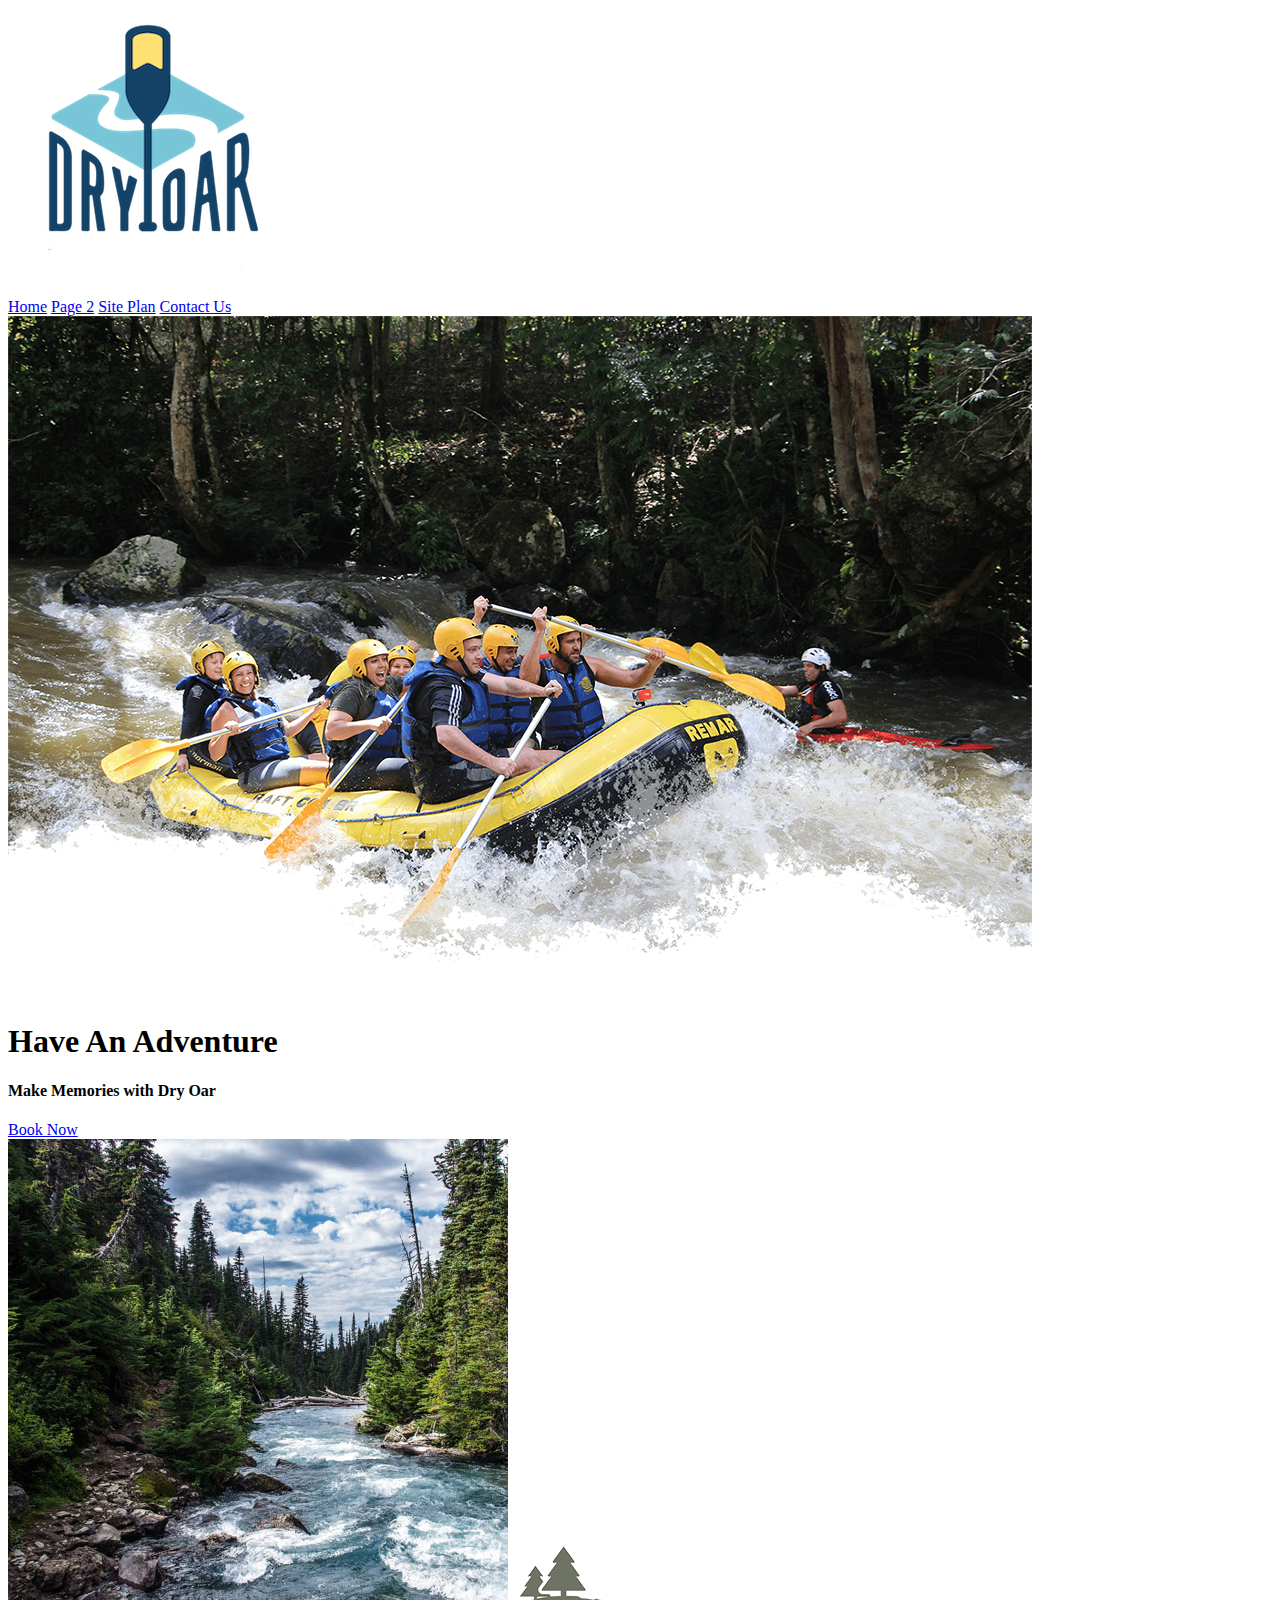
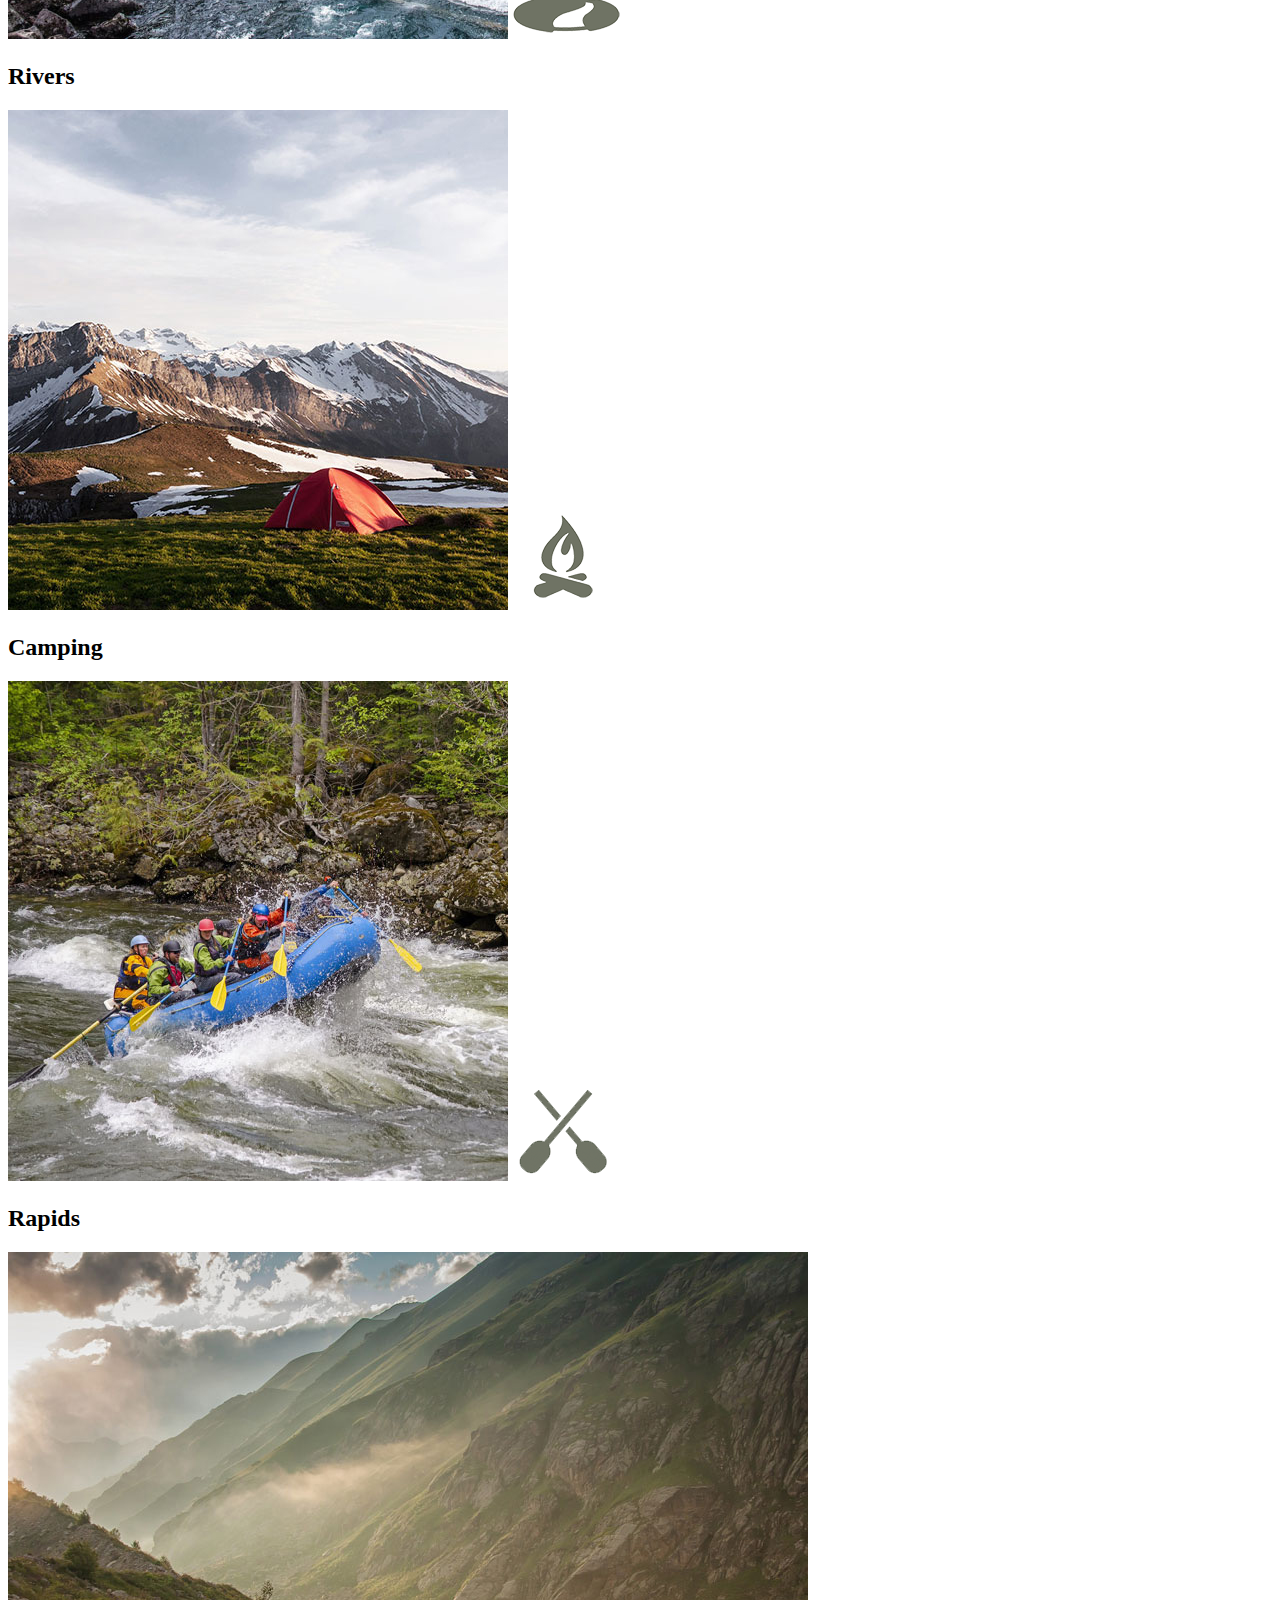
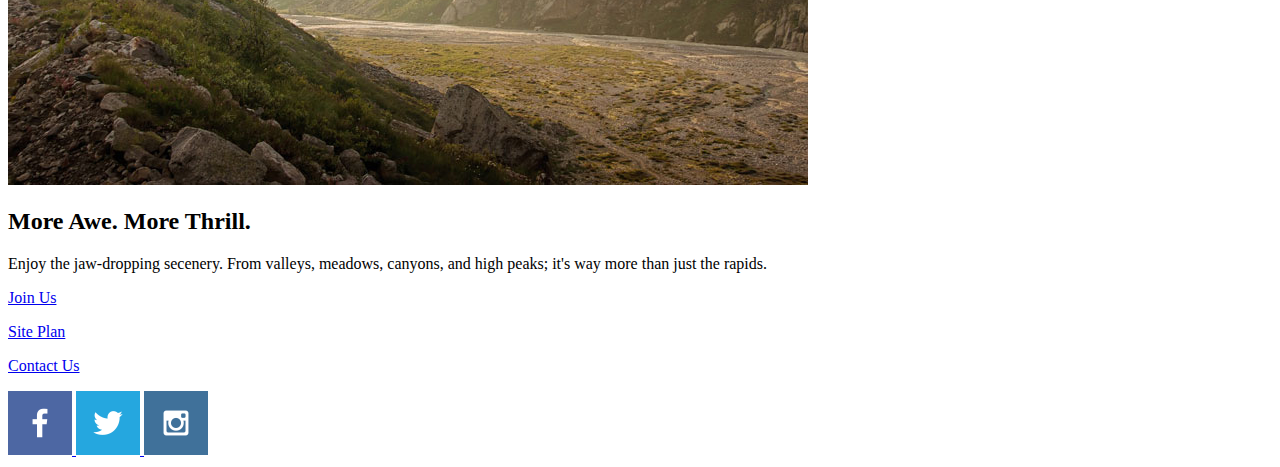
==== wwr/index.html @ ddf9e932 "Added index for wwr and images" ====
<!DOCTYPE html>
<html lang="en">
<head>
    <meta charset="UTF-8">
    <meta name="viewport" content="width=device-width, initial-scale=1.0">
    <title>Dry Oar White Water Rafting | Home</title>
</head>
<body>
    <header>
        <a href="index.html">
            <img src="images/logo.png" alt="Dry Oar Logo" class="logo">
        </a>
        <nav>
            <a href="index.html">Home</a>
            <a href="#">Page 2</a>
            <a href="site-plan-rafting.html">Site Plan</a>
            <a href="contactus.html">Contact Us</a>
        </nav>
    </header>
    <div id="hero">
        <div id="hero-box">
            <img src="images/hero.png" alt="People enjoying white water rafting" class="hero-img">
        </div>
        <section id="hero-msg">
            <h1>Have An Adventure</h1>
            <h4>Make Memories with Dry Oar</h4>
            <div class="button-box">
                <a href="contactus.html" class="book">Book Now</a>
            </div>
        </section>
    </div>
    <main class="home-grid">
        <section class="rivers-card">
            <img src="images/rivers.jpg" alt="River in a forest" class="card-img">
            <img src="images/river_icon.png" alt="river icon" class="icon">
            <h2>Rivers</h2>
        </section>
        <section class="camping-card">
            <img src="images/camping.jpg" alt="A tent in the mountains" class="card-img">
            <img src="images/fire_icon.png" alt="Fire Icon" class="icon">
            <h2>Camping</h2>
        </section>
        <section class="rapids-card">
            <img src="images/rapids.jpg" alt="A rafting boat" class="card-img">
            <img src="images/oars.png" alt="Oars Icon" class="icon">
            <h2>Rapids</h2>
        </section>
        <img src="images/mountains.jpg" alt="Smoky Mountains" class="mountains">
        <section class="msg">
            <h2>More Awe. More Thrill.</h2>
            <p>Enjoy the jaw-dropping secenery. From valleys, meadows, canyons, and high peaks; it's way more than just the rapids. </p>
            <a href="rivers.html" class="join">Join Us</a>
        </section>
    </main>
    <footer>
        <p><a href="site-plan-rafting.html">Site Plan</a></p>
        <p><a href="contactus.html">Contact Us</a></p>
        <div class="social">
            <a href="https://facebook.com">
                <img src="images/facebook.png" alt="Facebook Logo">
            </a>
            <a href="https://twitter.com">
                <img src="images/twitter.png" alt="X Logo (Formerly Twitter)">
            </a>
            <a href="https://instagram.com">
                <img src="images/instagram.png" alt="Instagram Logo">
            </a>
        </div>
    </footer>
</body>
</html>
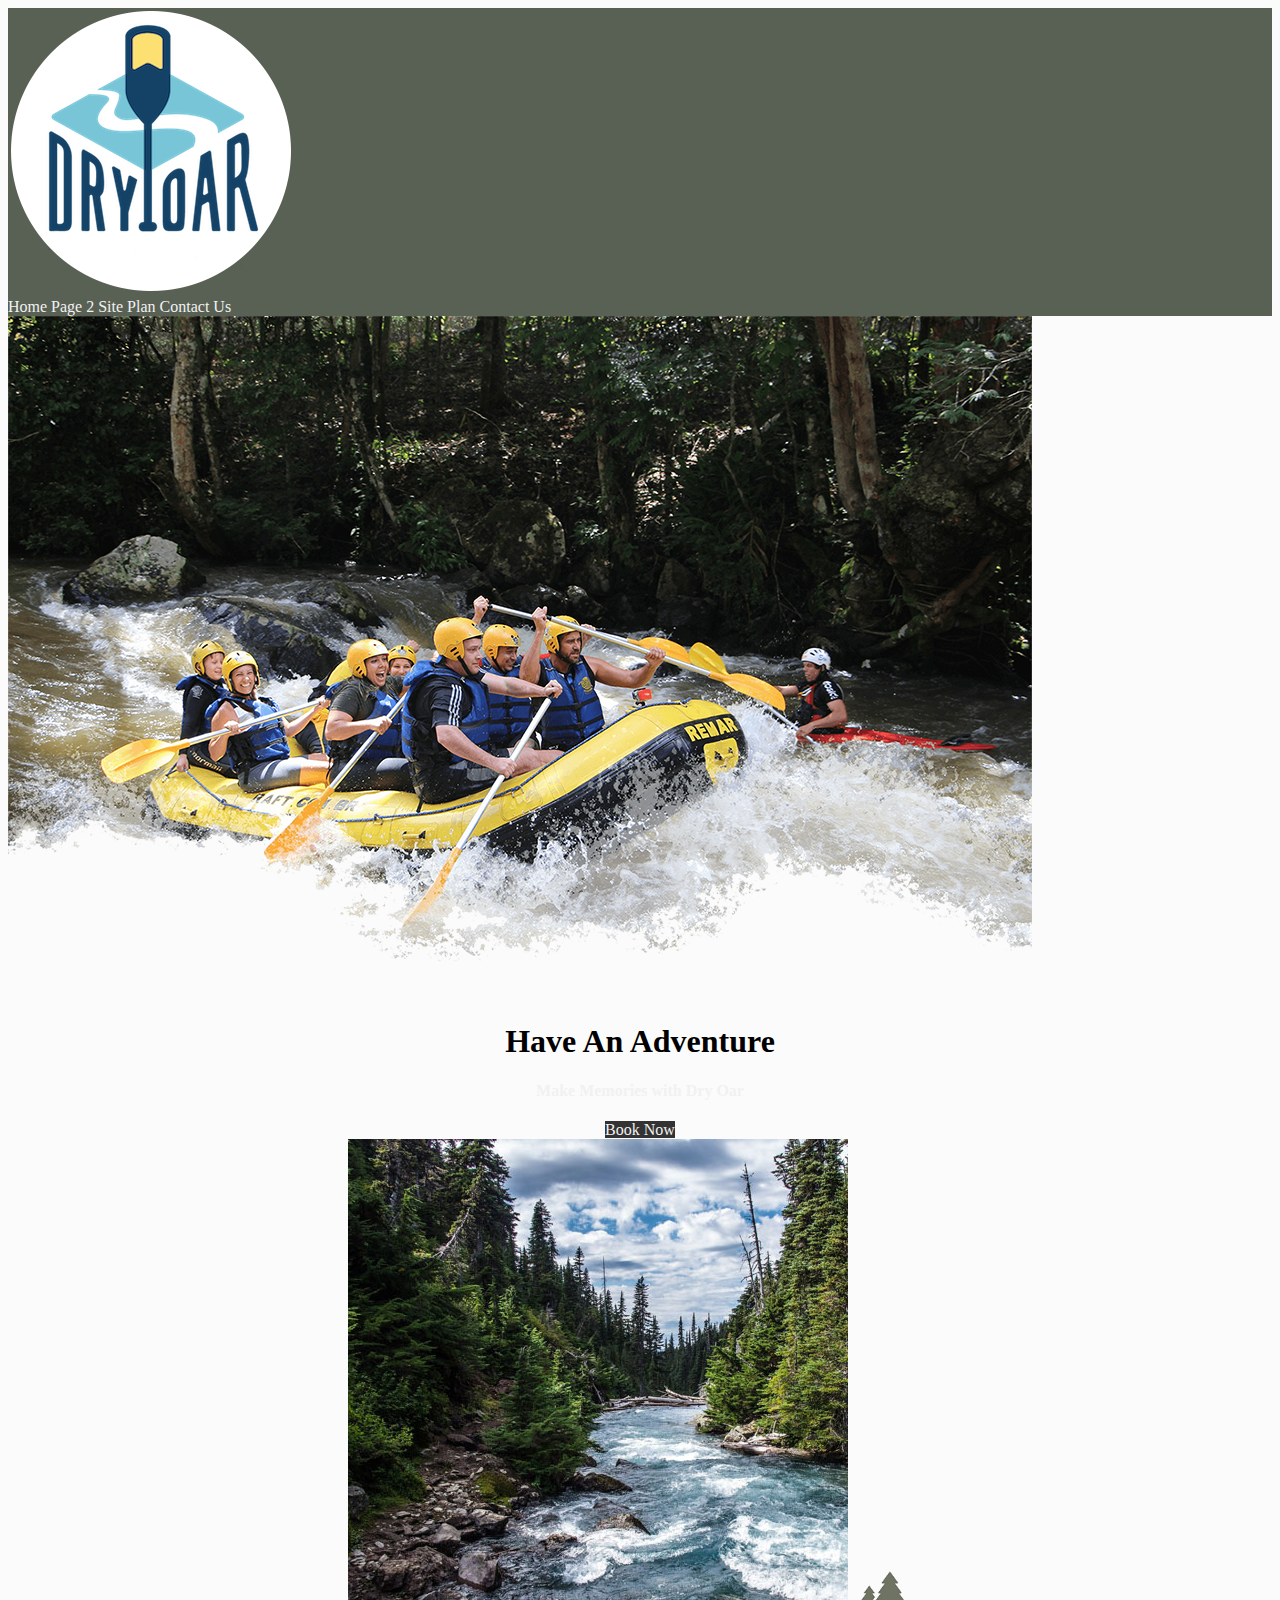
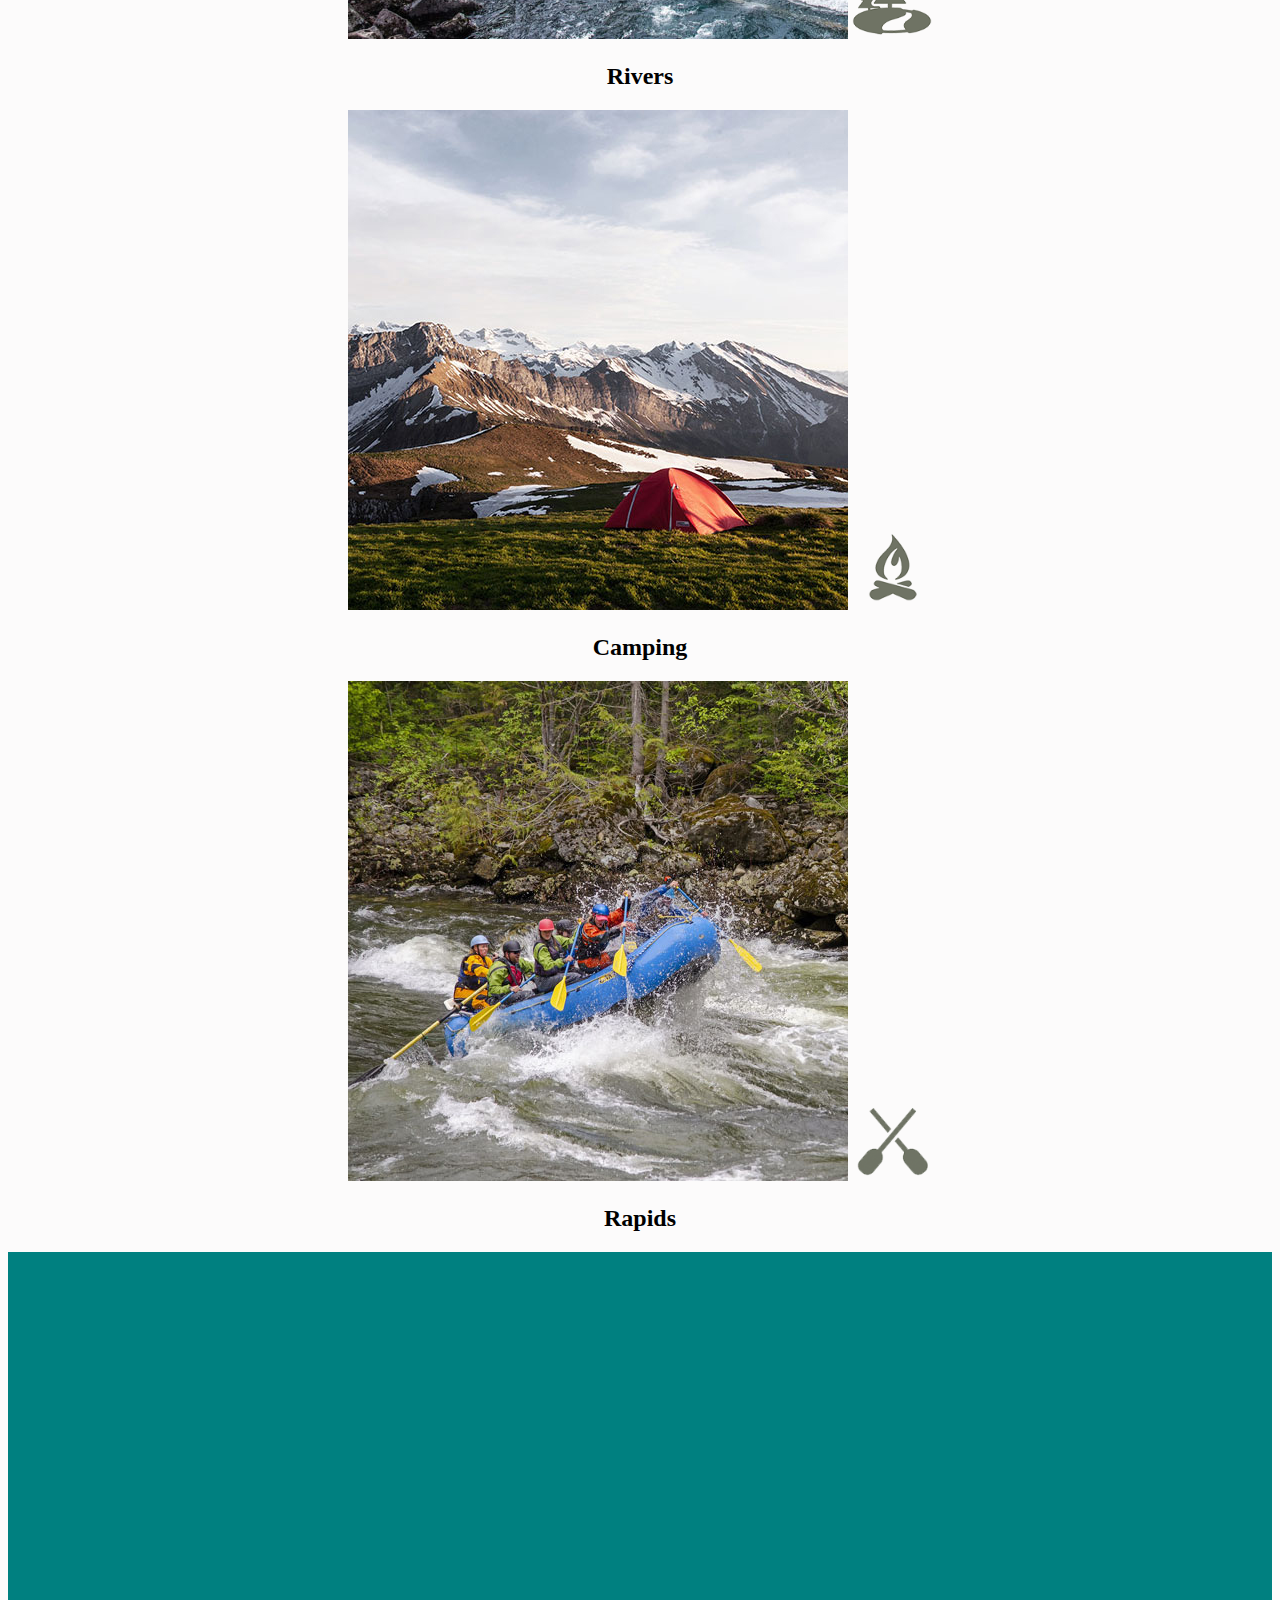
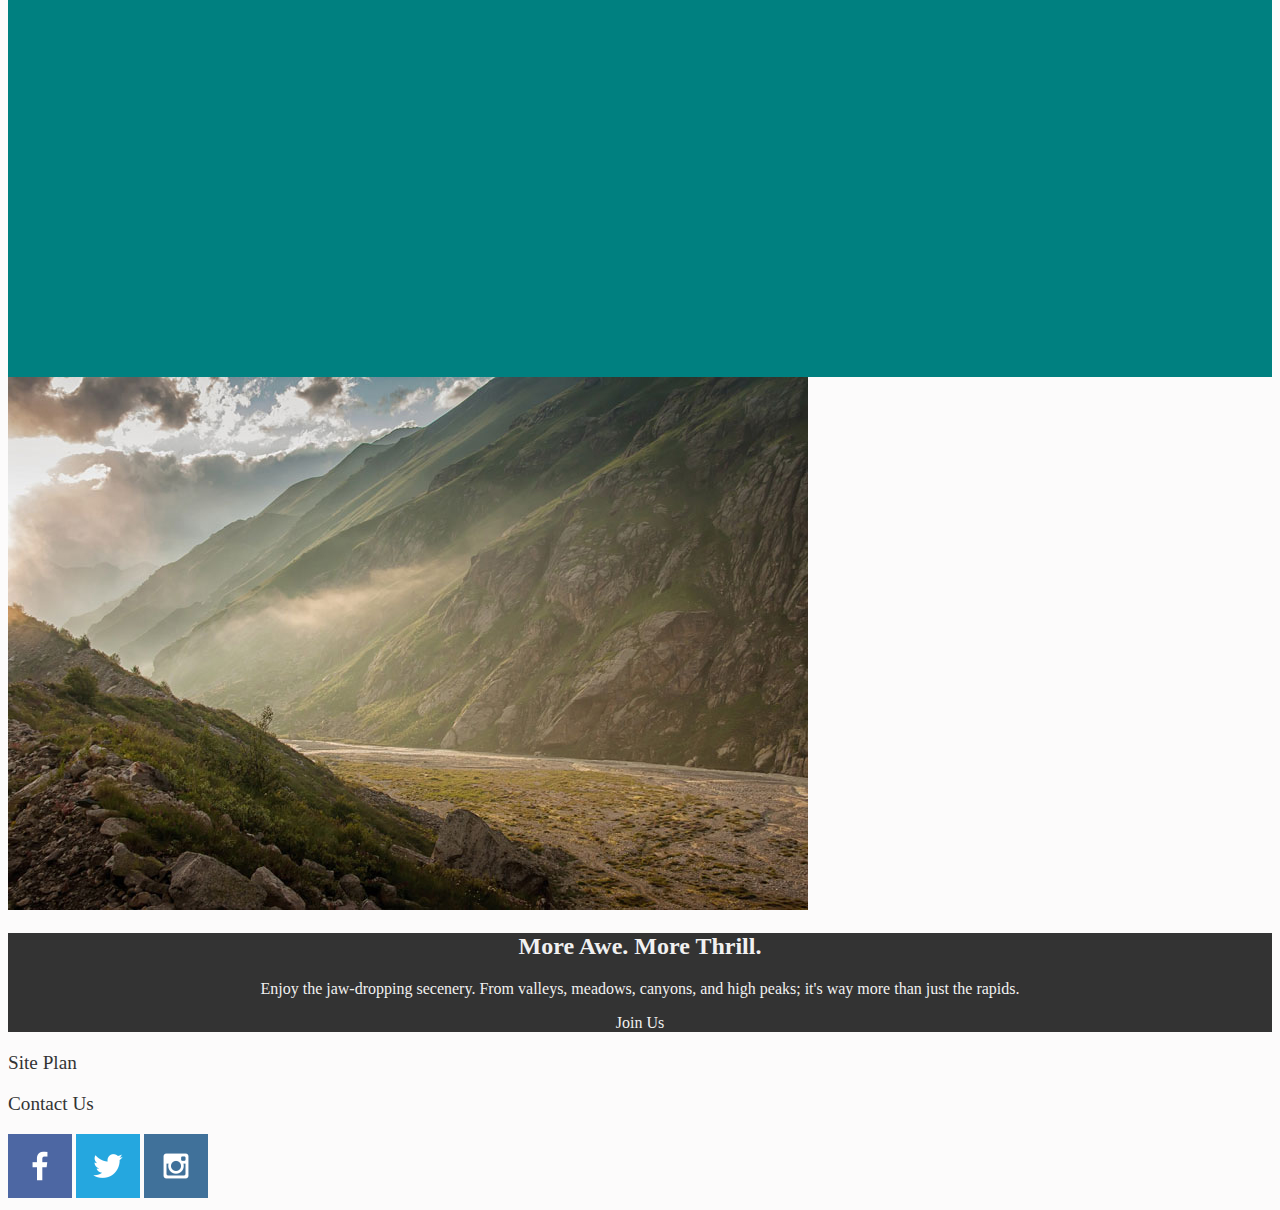
==== commit fc5d3f6a: "added more html and css" ====
--- a/wwr/index.html
+++ b/wwr/index.html
@@ -4,68 +4,72 @@
     <meta charset="UTF-8">
     <meta name="viewport" content="width=device-width, initial-scale=1.0">
     <title>Dry Oar White Water Rafting | Home</title>
+    <link rel="stylesheet" href="styles/style.css">
 </head>
 <body>
-    <header>
-        <a href="index.html">
-            <img src="images/logo.png" alt="Dry Oar Logo" class="logo">
-        </a>
-        <nav>
-            <a href="index.html">Home</a>
-            <a href="#">Page 2</a>
-            <a href="site-plan-rafting.html">Site Plan</a>
-            <a href="contactus.html">Contact Us</a>
-        </nav>
-    </header>
-    <div id="hero">
-        <div id="hero-box">
-            <img src="images/hero.png" alt="People enjoying white water rafting" class="hero-img">
+    <div id="content">
+        <header>
+            <a href="index.html" target="_blank">
+                <img src="images/logo.png" alt="Dry Oar Logo" class="logo">
+            </a>
+            <nav>
+                <a href="index.html" target="_blank">Home</a>
+                <a href="#" target="_blank">Page 2</a>
+                <a href="site-plan-rafting.html" target="_blank">Site Plan</a>
+                <a href="contactus.html" target="_blank">Contact Us</a>
+            </nav>
+        </header>
+        <div id="hero">
+            <div id="hero-box">
+                <img src="images/hero.png" alt="People enjoying white water rafting" class="hero-img">
+            </div>
+            <section id="hero-msg">
+                <h1>Have An Adventure</h1>
+                <h4>Make Memories with Dry Oar</h4>
+                <div class="button-box">
+                    <a href="contactus.html" target="_blank" class="book">Book Now</a>
+                </div>
+            </section>
         </div>
-        <section id="hero-msg">
-            <h1>Have An Adventure</h1>
-            <h4>Make Memories with Dry Oar</h4>
-            <div class="button-box">
-                <a href="contactus.html" class="book">Book Now</a>
+        <main class="home-grid">
+            <section class="rivers-card">
+                <img src="images/rivers.jpg" alt="River in a forest" class="card-img">
+                <img src="images/river_icon.png" alt="river icon" class="icon">
+                <h2>Rivers</h2>
+            </section>
+            <section class="camping-card">
+                <img src="images/camping.jpg" alt="A tent in the mountains" class="card-img">
+                <img src="images/fire_icon.png" alt="Fire Icon" class="icon">
+                <h2>Camping</h2>
+            </section>
+            <section class="rapids-card">
+                <img src="images/rapids.jpg" alt="A rafting boat" class="card-img">
+                <img src="images/oars.png" alt="Oars Icon" class="icon">
+                <h2>Rapids</h2>
+            </section>
+            <div id="background"></div>
+            <img src="images/mountains.jpg" alt="Smoky Mountains" class="mountains">
+            <section class="msg">
+                <h2>More Awe. More Thrill.</h2>
+                <p>Enjoy the jaw-dropping secenery. From valleys, meadows, canyons, and high peaks; it's way more than just the rapids. </p>
+                <a href="rivers.html" target="_blank" class="join">Join Us</a>
+            </section>
+        </main>
+        <footer>
+            <p><a href="site-plan-rafting.html" target="_blank">Site Plan</a></p>
+            <p><a href="contactus.html" target="_blank">Contact Us</a></p>
+            <div class="social">
+                <a href="https://facebook.com" target="_blank">
+                    <img src="images/facebook.png" alt="Facebook Logo">
+                </a>
+                <a href="https://twitter.com" target="_blank">
+                    <img src="images/twitter.png" alt="X Logo (Formerly Twitter)">
+                </a>
+                <a href="https://instagram.com" target="_blank">
+                    <img src="images/instagram.png" alt="Instagram Logo">
+                </a>
             </div>
-        </section>
+        </footer>
     </div>
-    <main class="home-grid">
-        <section class="rivers-card">
-            <img src="images/rivers.jpg" alt="River in a forest" class="card-img">
-            <img src="images/river_icon.png" alt="river icon" class="icon">
-            <h2>Rivers</h2>
-        </section>
-        <section class="camping-card">
-            <img src="images/camping.jpg" alt="A tent in the mountains" class="card-img">
-            <img src="images/fire_icon.png" alt="Fire Icon" class="icon">
-            <h2>Camping</h2>
-        </section>
-        <section class="rapids-card">
-            <img src="images/rapids.jpg" alt="A rafting boat" class="card-img">
-            <img src="images/oars.png" alt="Oars Icon" class="icon">
-            <h2>Rapids</h2>
-        </section>
-        <img src="images/mountains.jpg" alt="Smoky Mountains" class="mountains">
-        <section class="msg">
-            <h2>More Awe. More Thrill.</h2>
-            <p>Enjoy the jaw-dropping secenery. From valleys, meadows, canyons, and high peaks; it's way more than just the rapids. </p>
-            <a href="rivers.html" class="join">Join Us</a>
-        </section>
-    </main>
-    <footer>
-        <p><a href="site-plan-rafting.html">Site Plan</a></p>
-        <p><a href="contactus.html">Contact Us</a></p>
-        <div class="social">
-            <a href="https://facebook.com">
-                <img src="images/facebook.png" alt="Facebook Logo">
-            </a>
-            <a href="https://twitter.com">
-                <img src="images/twitter.png" alt="X Logo (Formerly Twitter)">
-            </a>
-            <a href="https://instagram.com">
-                <img src="images/instagram.png" alt="Instagram Logo">
-            </a>
-        </div>
-    </footer>
 </body>
 </html>--- a/wwr/styles/style.css
+++ b/wwr/styles/style.css
@@ -0,0 +1,74 @@
+#content {
+    max-width: 1600px;
+    margin: 0 auto;
+}
+nav a, #hero-msg h1, #hero-msg h4, .button-box, main section {
+    text-align: center;
+}
+#background {
+    height: 725px;
+}
+body {
+    background-color: #fcfbfb;
+}
+header {
+    background-color: rgba(20,30,13,0.7);
+}
+nav a {
+    color: #f1f1f1;
+    text-decoration: none;
+    text-align: center;
+}
+nav a:hover {
+    background-color: black;
+    color: #ababab;
+}
+.home-title {
+    color: #f1f1f1;
+}
+h4 {
+    color: #f1f1f1;
+}
+.book, .join {
+    background-color: #333;
+    color:#f1f1f1;
+    text-align: center;
+    text-decoration: none;
+}
+.book:hover, .join:hover {
+    background-color: #666;
+    color:#f1f1f1;
+}
+#background {
+    background-color: teal;
+}
+.msg {
+    background-color: #333;
+}
+.msg h2 {
+    color: #f1f1f1;
+}
+.msg p {
+    color: #f1f1f1;
+}
+footer {
+    background-color: #fcfbfb;
+    color: #333;
+}
+footer a {
+    color: #333;
+    text-decoration: none;
+    text-align: center;
+}
+footer p {
+    font-size: 1.2em;
+}
+footer p:hover {
+    text-decoration: underline;
+}
+footer a:hover {
+    color: #666;
+}
+.icon {
+    width: 80px;
+}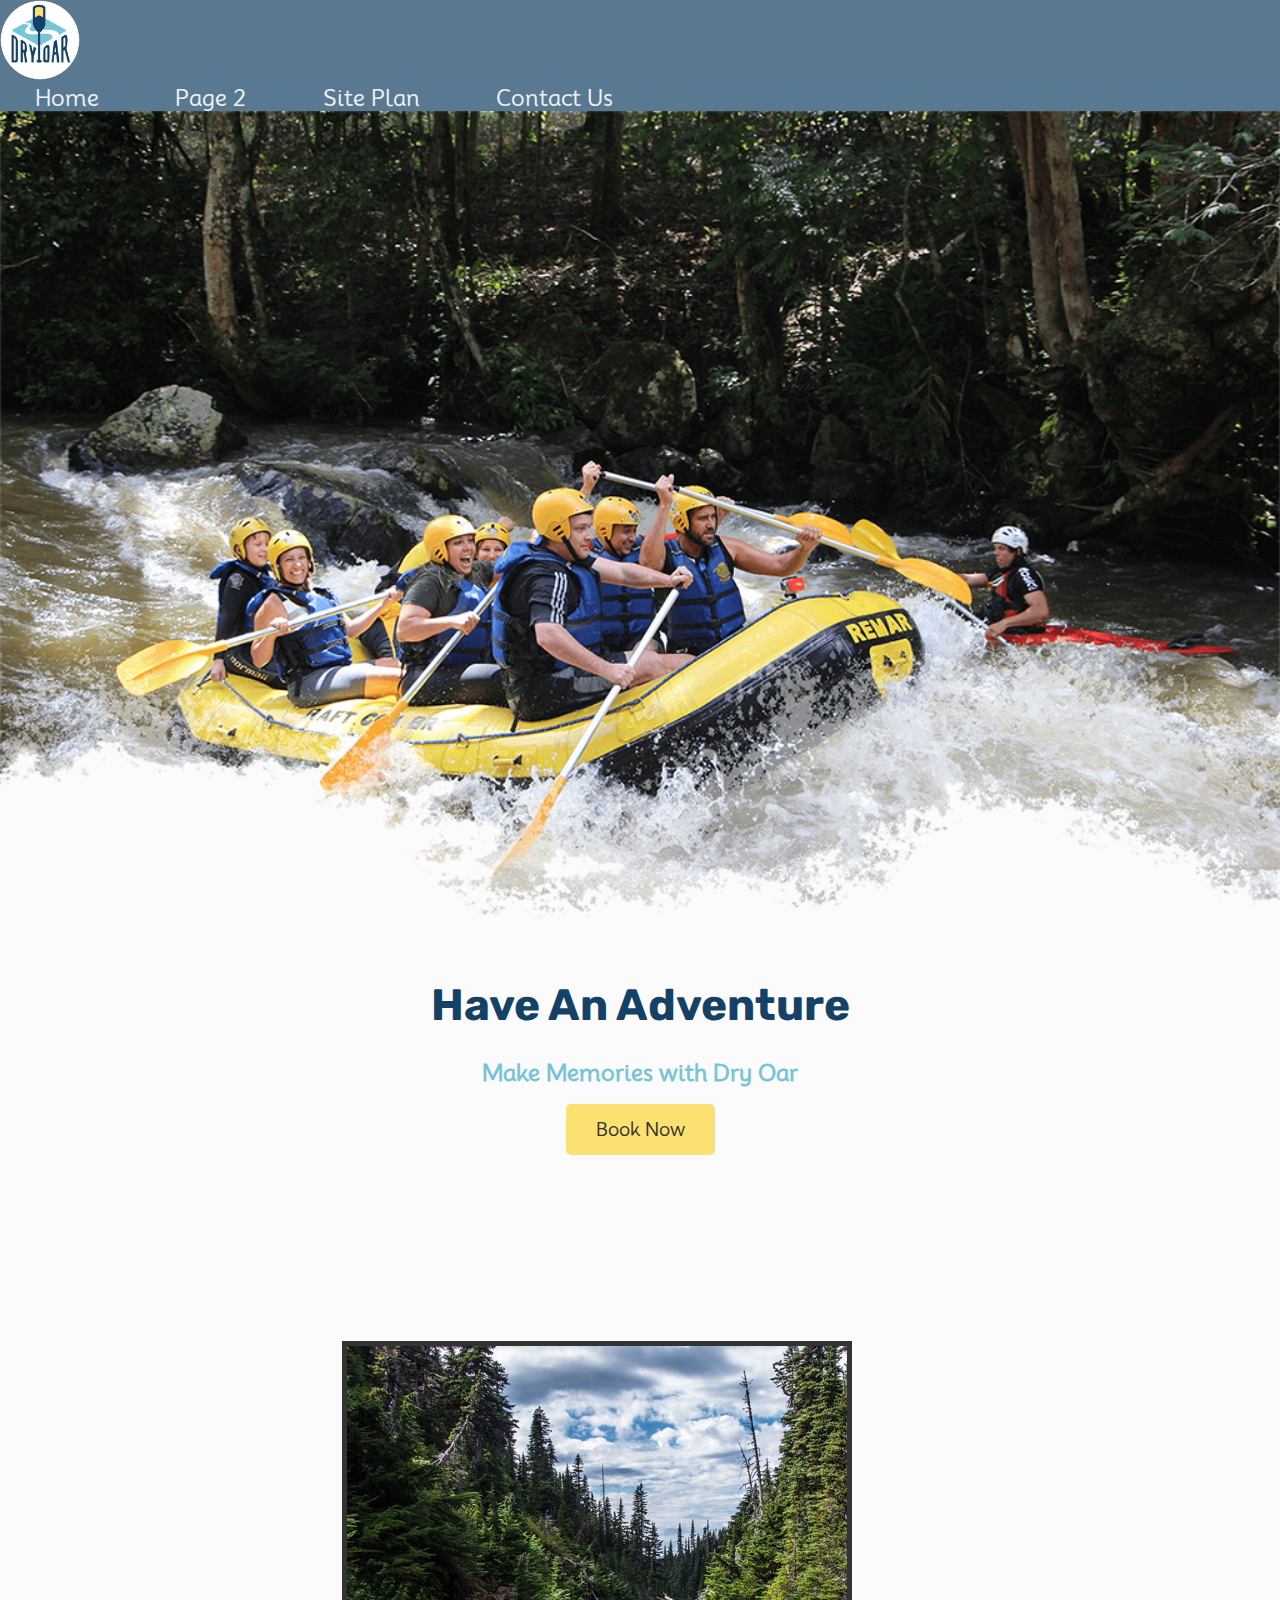
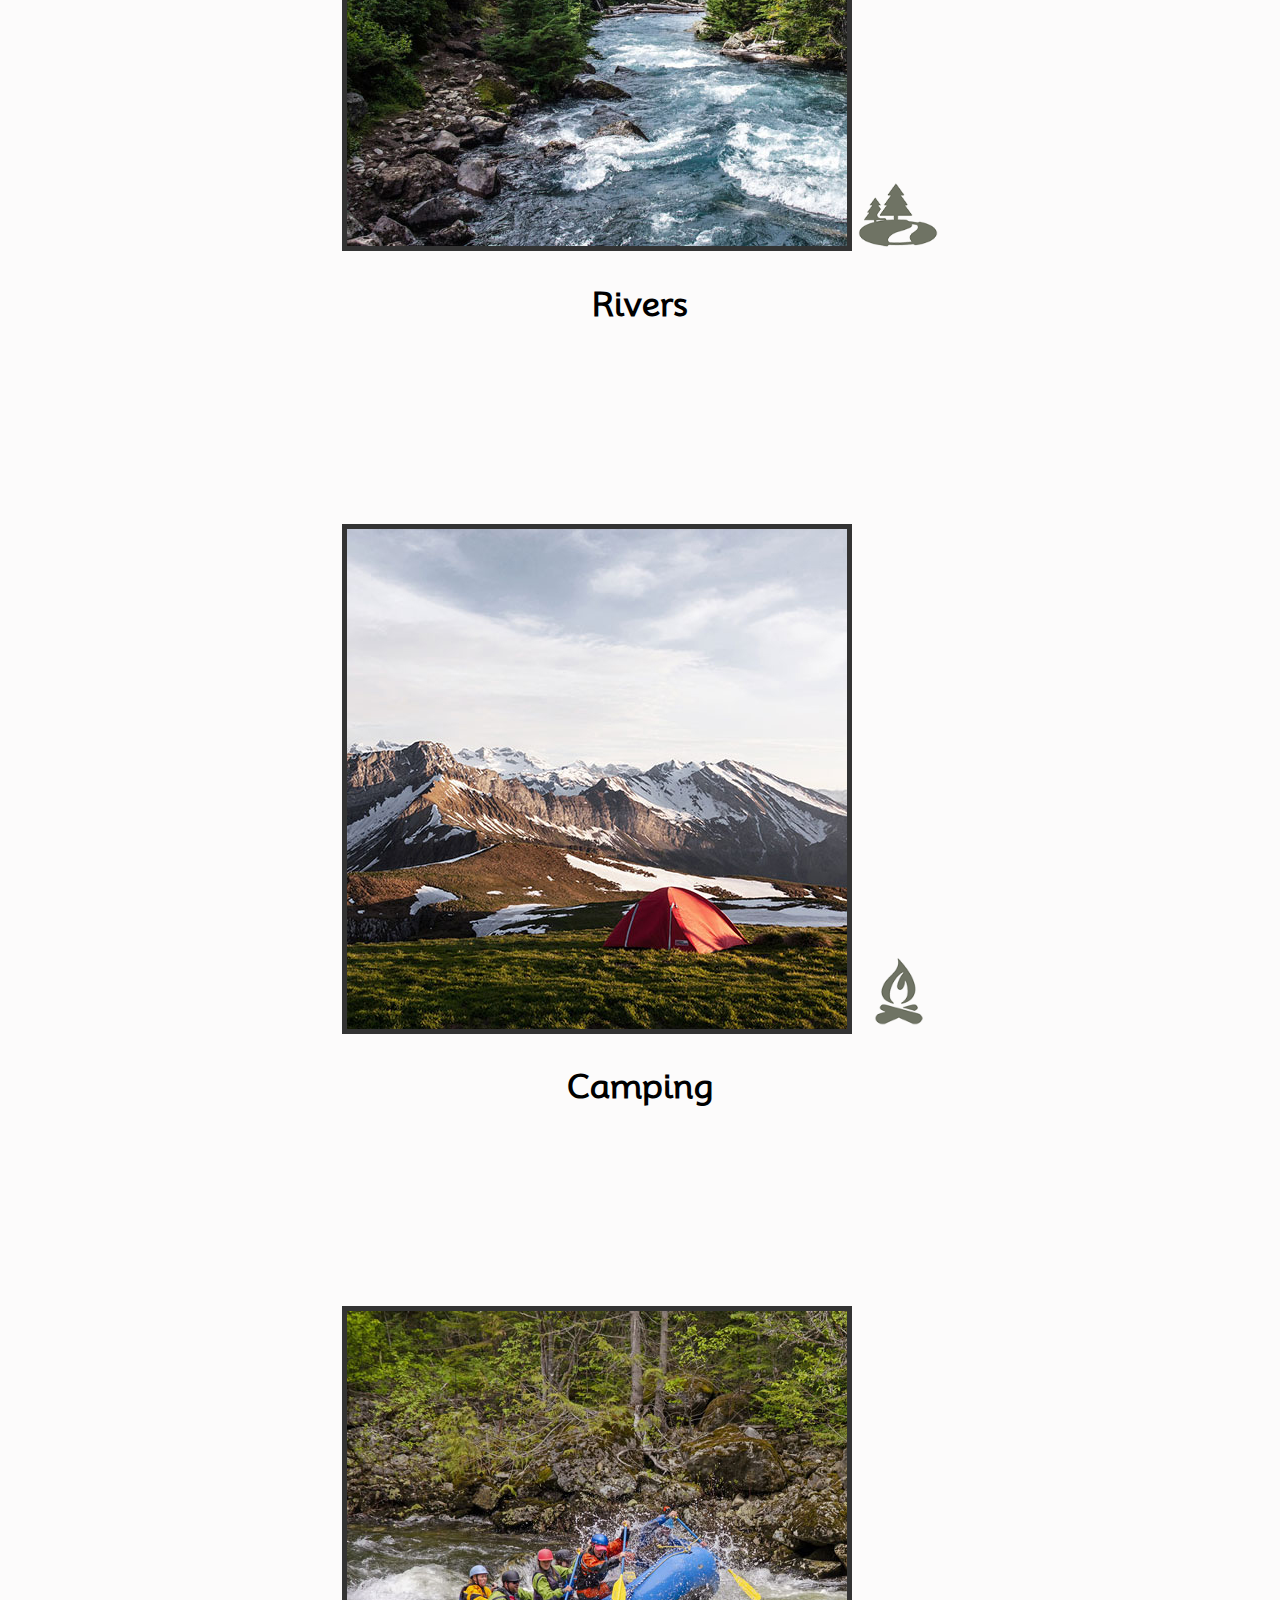
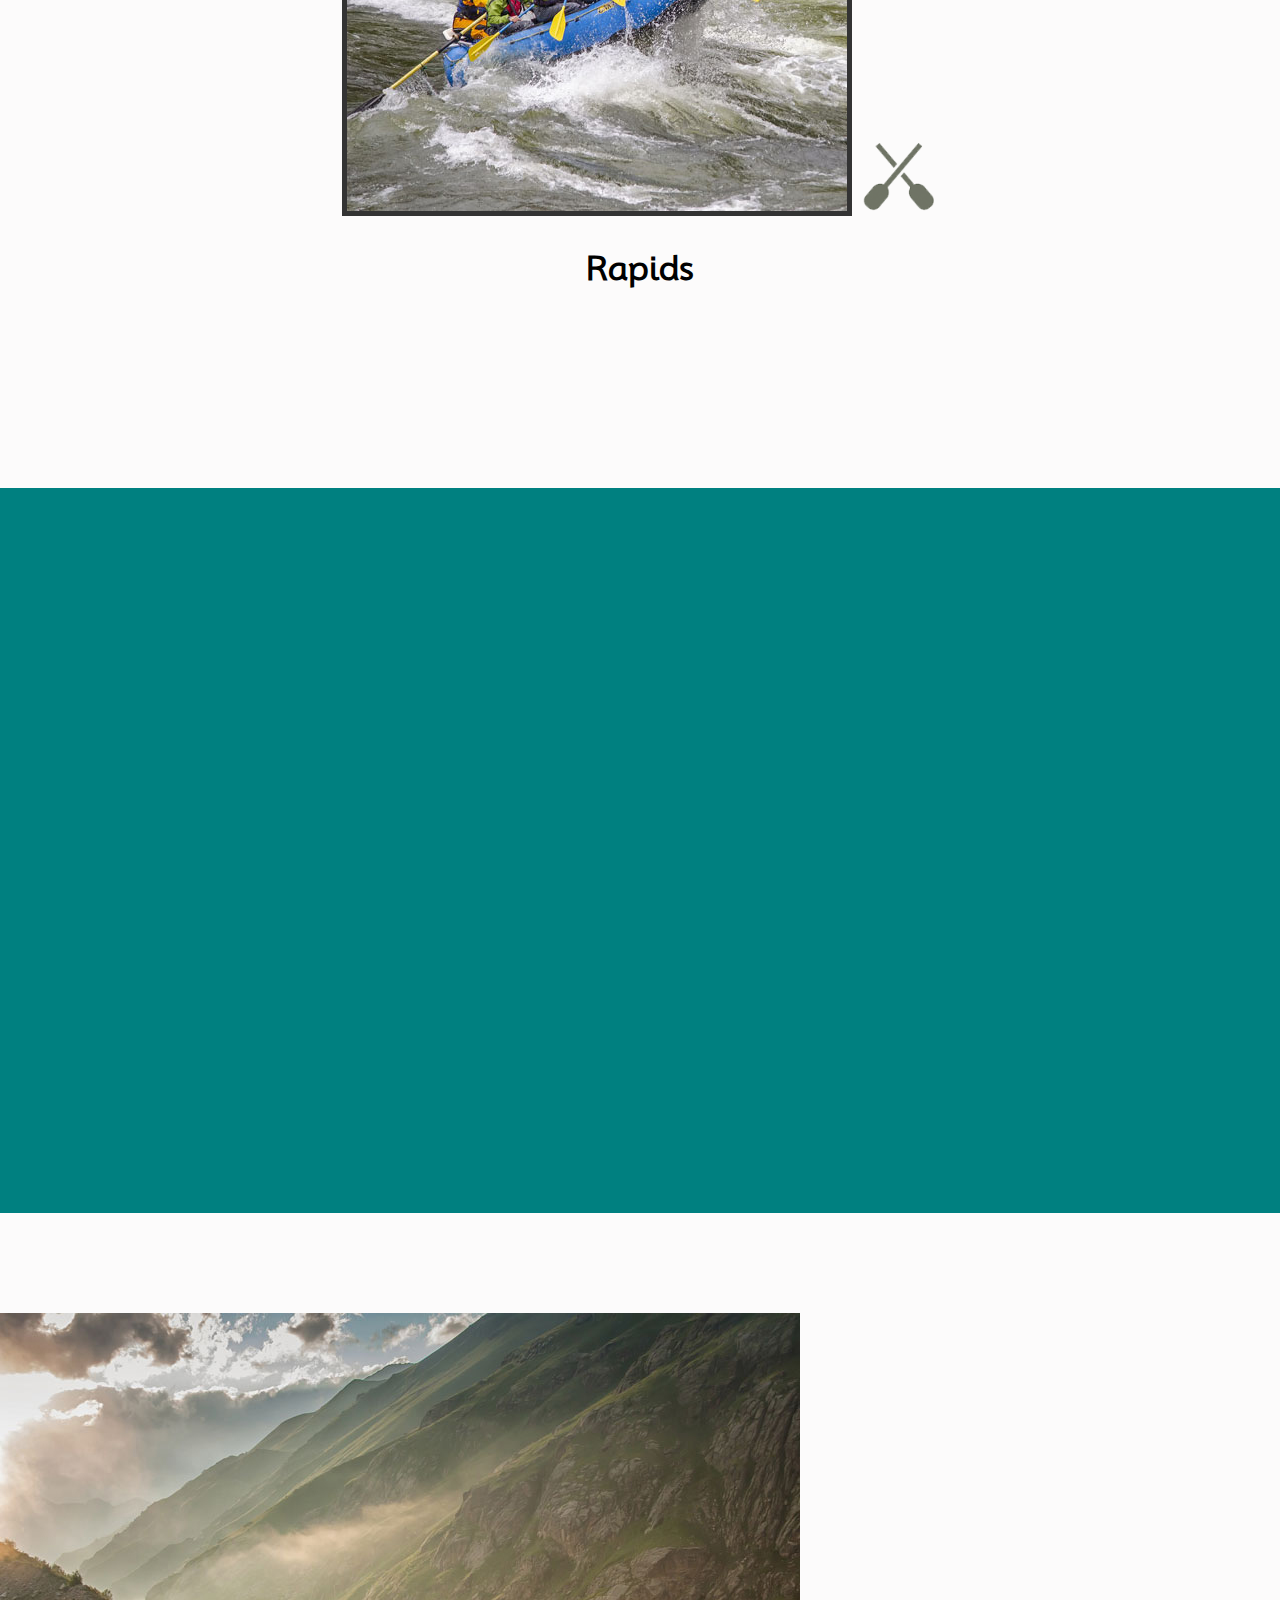
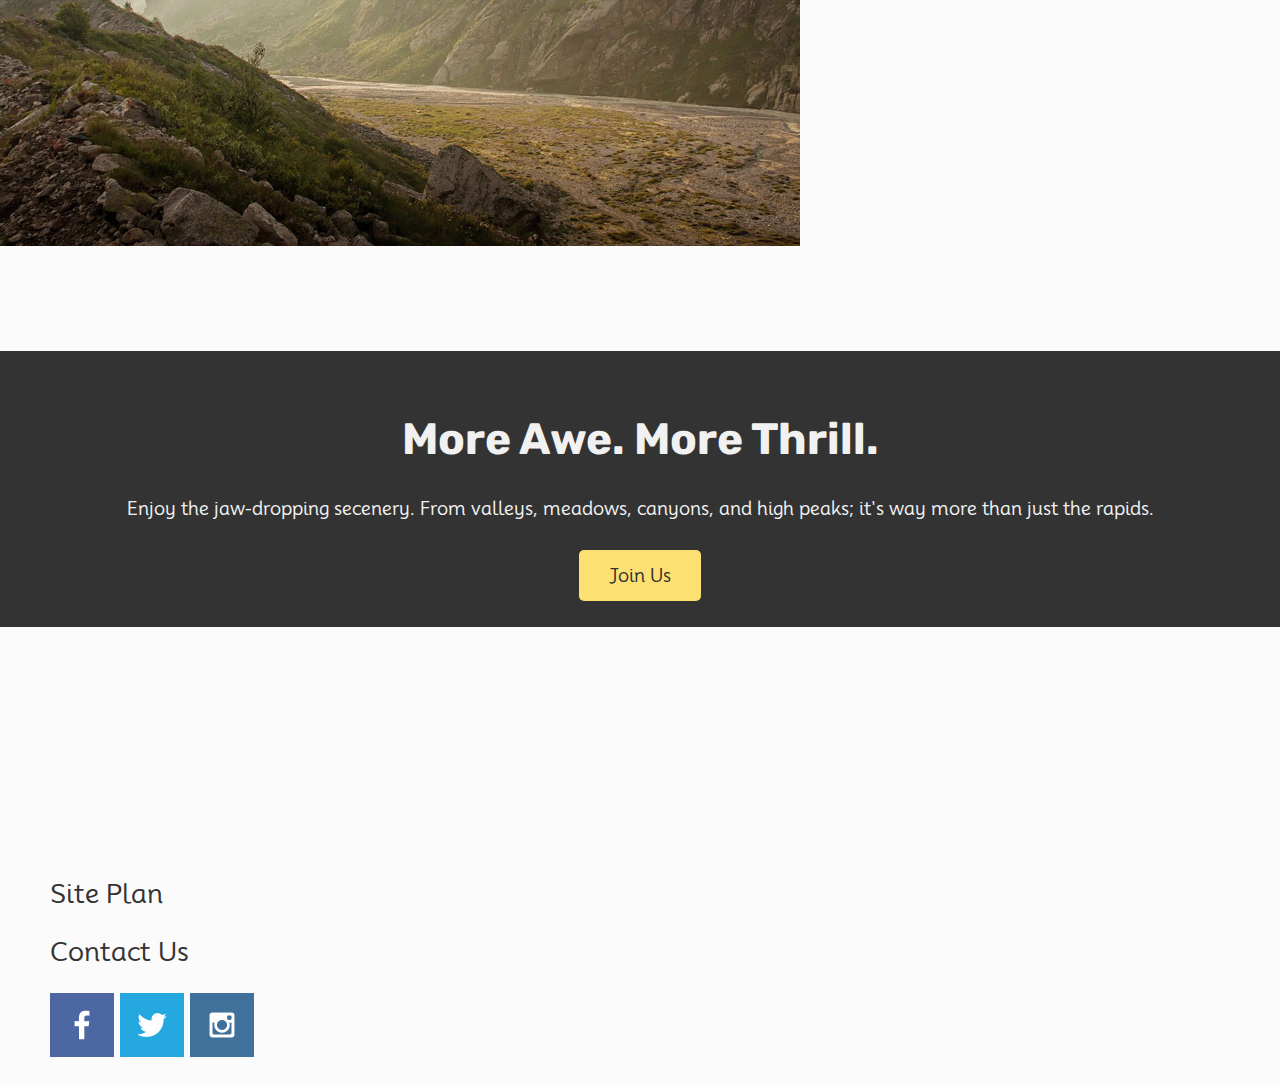
==== commit cb72f5ac: "added more css and html" ====
--- a/wwr/index.html
+++ b/wwr/index.html
@@ -24,7 +24,7 @@
                 <img src="images/hero.png" alt="People enjoying white water rafting" class="hero-img">
             </div>
             <section id="hero-msg">
-                <h1>Have An Adventure</h1>
+                <h1 class="home-title">Have An Adventure</h1>
                 <h4>Make Memories with Dry Oar</h4>
                 <div class="button-box">
                     <a href="contactus.html" target="_blank" class="book">Book Now</a>
--- a/wwr/styles/style.css
+++ b/wwr/styles/style.css
@@ -1,3 +1,5 @@
+@import url('https://fonts.googleapis.com/css2?family=Mooli&family=Quicksand:wght@400;700&family=Roboto:wght@400;700&family=Rubik:wght@400;700;900&display=swap');
+
 #content {
     max-width: 1600px;
     margin: 0 auto;
@@ -10,30 +12,42 @@
 }
 body {
     background-color: #fcfbfb;
+    font-family: 'Mooli', Arial, sans-serif;
+    font-size: 22px;
+    margin: 0;
+    padding: 0;
 }
 header {
-    background-color: rgba(20,30,13,0.7);
+    background-color: rgba(20, 66, 102, 0.7);
 }
 nav a {
     color: #f1f1f1;
     text-decoration: none;
     text-align: center;
+    padding: 35px;
 }
 nav a:hover {
     background-color: black;
     color: #ababab;
 }
 .home-title {
-    color: #f1f1f1;
+    color: #144266;
+    font-family: 'Rubik', Helvetica, sans-serif;
+    font-size: 2em;
+    margin-top: 10px;
 }
 h4 {
-    color: #f1f1f1;
+    color: #78c5d7;
 }
 .book, .join {
-    background-color: #333;
-    color:#f1f1f1;
+    background-color: #fce172;
+    color:#333;
     text-align: center;
     text-decoration: none;
+    font-size: 18px;
+    padding: 15px 30px;
+    margin-top:50px;
+    border-radius: 5px;
 }
 .book:hover, .join:hover {
     background-color: #666;
@@ -44,16 +58,24 @@
 }
 .msg {
     background-color: #333;
+    line-height: 1.5em;
+    padding: 35px;
 }
 .msg h2 {
     color: #f1f1f1;
+    font-family: 'Rubik', Helvetica, sans-serif;
+    font-size: 2em;
 }
 .msg p {
     color: #f1f1f1;
+    font-size: 0.8em;
+    padding-bottom:15px;
 }
 footer {
     background-color: #fcfbfb;
     color: #333;
+    padding: 25px 50px;
+    margin-top: 200px;
 }
 footer a {
     color: #333;
@@ -71,4 +93,31 @@
 }
 .icon {
     width: 80px;
+    padding-top: 10px;
+}
+#hero-box img {
+    width: 100%;
+    text-align: center;
+    margin: 0 auto;
+}
+.logo {
+    width: 80px;
+}
+.mountains {
+    margin: 100px 0;
+}
+#logo-link {
+    padding-top: 5px;
+}
+footer .soial img {
+    padding-top: 15px;
+}
+.rivers-card,.camping-card,.rapids-card {
+    margin: 200px 0;
+}
+.card-img {
+    border: 5px solid #333333;
+}
+main section img {
+    box-sizing: border-box;
 }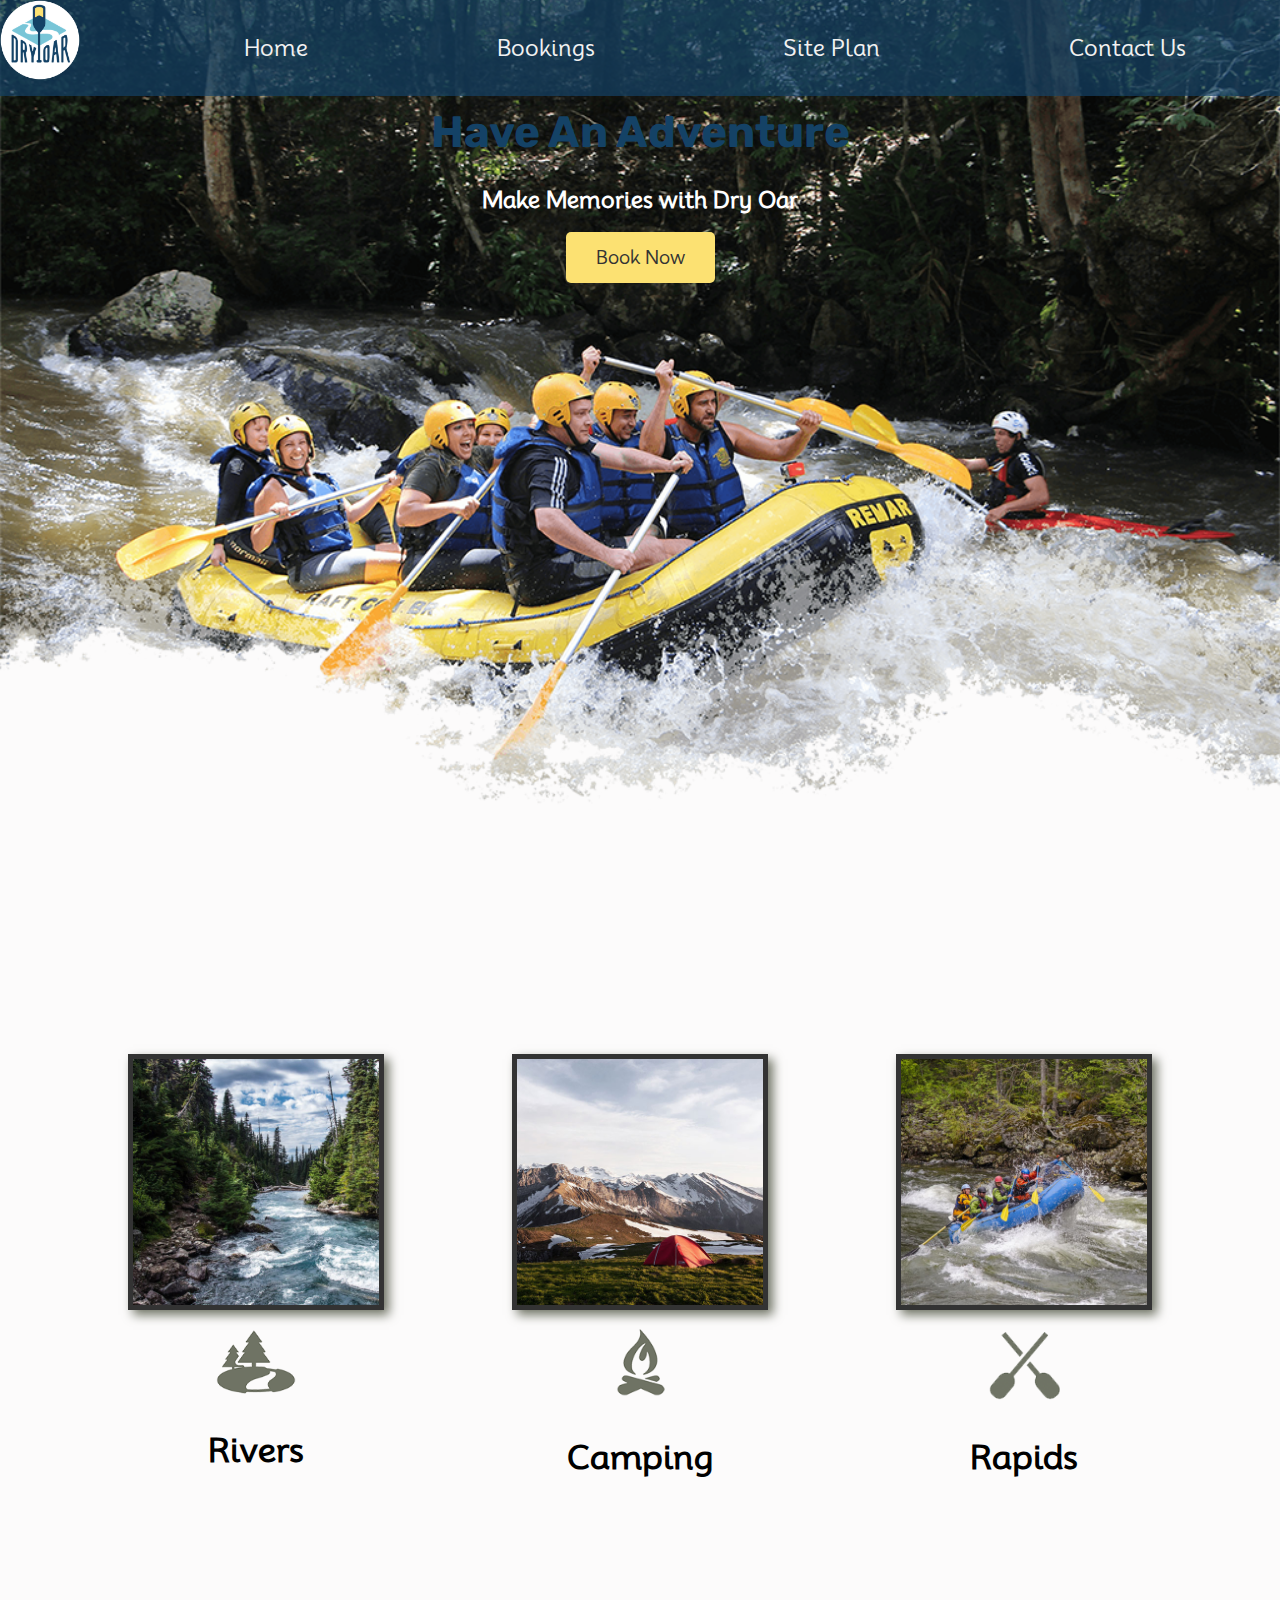
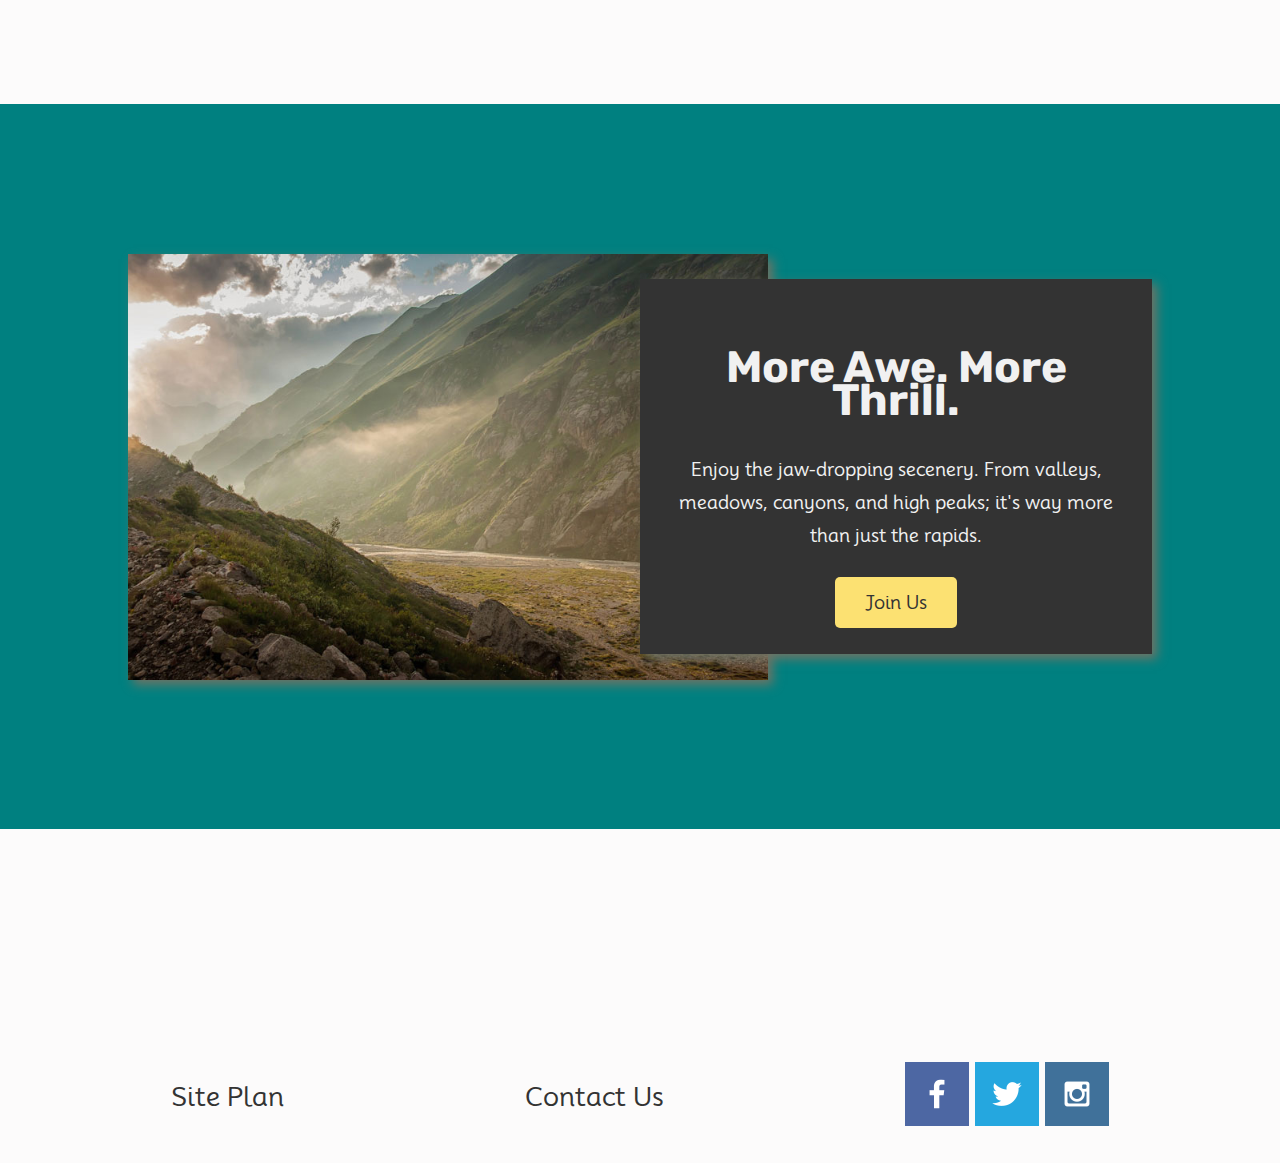
==== commit 61621458: "Updated WWR nav menu" ====
--- a/wwr/index.html
+++ b/wwr/index.html
@@ -14,7 +14,7 @@
             </a>
             <nav>
                 <a href="index.html" target="_blank">Home</a>
-                <a href="#" target="_blank">Page 2</a>
+                <a href="#" target="_blank">Bookings</a>
                 <a href="site-plan-rafting.html" target="_blank">Site Plan</a>
                 <a href="contactus.html" target="_blank">Contact Us</a>
             </nav>
--- a/wwr/styles/style.css
+++ b/wwr/styles/style.css
@@ -19,6 +19,30 @@
 }
 header {
     background-color: rgba(20, 66, 102, 0.7);
+    display: grid;
+    grid-template-columns: 150px auto;
+}
+#hero {
+    display: grid;
+    grid-template-columns: 1fr 3fr 1fr;
+    margin-top: -100px
+}
+#hero-box {
+    grid-column: 1/4;
+    grid-row: 1/3;
+    z-index: -1;
+}
+#hero-msg h4 {
+    color: #fff;
+}
+#hero-msg {
+    grid-column: 2/3;
+    grid-row: 1/2;
+    margin-top:100px;
+}
+nav {
+    display:flex;
+    justify-content: space-around;
 }
 nav a {
     color: #f1f1f1;
@@ -56,11 +80,7 @@
 #background {
     background-color: teal;
 }
-.msg {
-    background-color: #333;
-    line-height: 1.5em;
-    padding: 35px;
-}
+
 .msg h2 {
     color: #f1f1f1;
     font-family: 'Rubik', Helvetica, sans-serif;
@@ -76,6 +96,9 @@
     color: #333;
     padding: 25px 50px;
     margin-top: 200px;
+    display: flex;
+    justify-content: space-around;
+    align-items: center;
 }
 footer a {
     color: #333;
@@ -103,21 +126,108 @@
 .logo {
     width: 80px;
 }
+.home-grid {
+    display: grid;
+    grid-template-columns: repeat(10, 1fr);
+}
+
+#logo-link {
+    padding-top: 5px;
+    justify-self: center;
+    align-self: center;
+}
+footer .soial img {
+    padding-top: 15px;
+}
+.rivers-card,.camping-card,.rapids-card {
+    margin: 200px 0;
+}
+.card-img {
+    border: 5px solid #333333;
+    transition: transform .5s;
+    box-shadow: 5px 5px 10px #6f7364;
+}
+.card-img:hover {
+    opacity: .6;
+    transform: scale(1.1);
+}
+main section img {
+    box-sizing: border-box;
+}
+.card-img, .mountains {
+    width: 100%;
+}
+.rivers-card {
+    grid-column: 2/4;
+    grid-row: 2/3;
+}
+.camping-card {
+    grid-column: 5/7;
+    grid-row: 2/3;
+}
+.rapids-card {
+    grid-column: 8/10;
+    grid-row: 2/3;
+}
+#background {
+    grid-column: 1/11;
+    grid-row: 4/9;
+}
 .mountains {
     margin: 100px 0;
-}
-#logo-link {
-    padding-top: 5px;
-}
-footer .soial img {
-    padding-top: 15px;
-}
-.rivers-card,.camping-card,.rapids-card {
-    margin: 200px 0;
-}
-.card-img {
-    border: 5px solid #333333;
-}
-main section img {
-    box-sizing: border-box;
+    grid-column: 2/7;
+    grid-row: 5/8;
+    box-shadow: 5px 5px 10px #6f7364;
+}
+.msg {
+    background-color: #333;
+    line-height: 1.5em;
+    padding: 35px;
+    grid-column: 6/10;
+    grid-row: 6/7;
+    box-shadow: 5px 5px 10px #6f7364;
+}
+
+
+/* Media Queries */
+@media screen and (max-width: 900px) {
+    #hero, .home-grid {
+        display: block;
+        height: auto;
+    }
+    nav, footer {
+        flex-direction: column;
+    }
+    nav a {
+        display: block;
+        padding: 15px;
+    }
+    #hero {
+        margin-top: 0;
+    }
+    #hero-msg {
+        margin-top: 0;
+    }
+    #hero-msg h4 {
+        display: none;
+    }
+    .home-title {
+        font-size: 25px;
+        color: #6f7364;
+    }
+    .rivers-card, .camping-card, .rapids-card { 
+        margin: 50px auto;
+        width: 60%;
+    }
+    #background {
+        display: none;
+    }
+    .mountains, .msg {
+        width: 80%;
+        display: block;
+        margin: 0 auto;
+    }
+    footer {
+        margin-top: 25px;
+    }
 }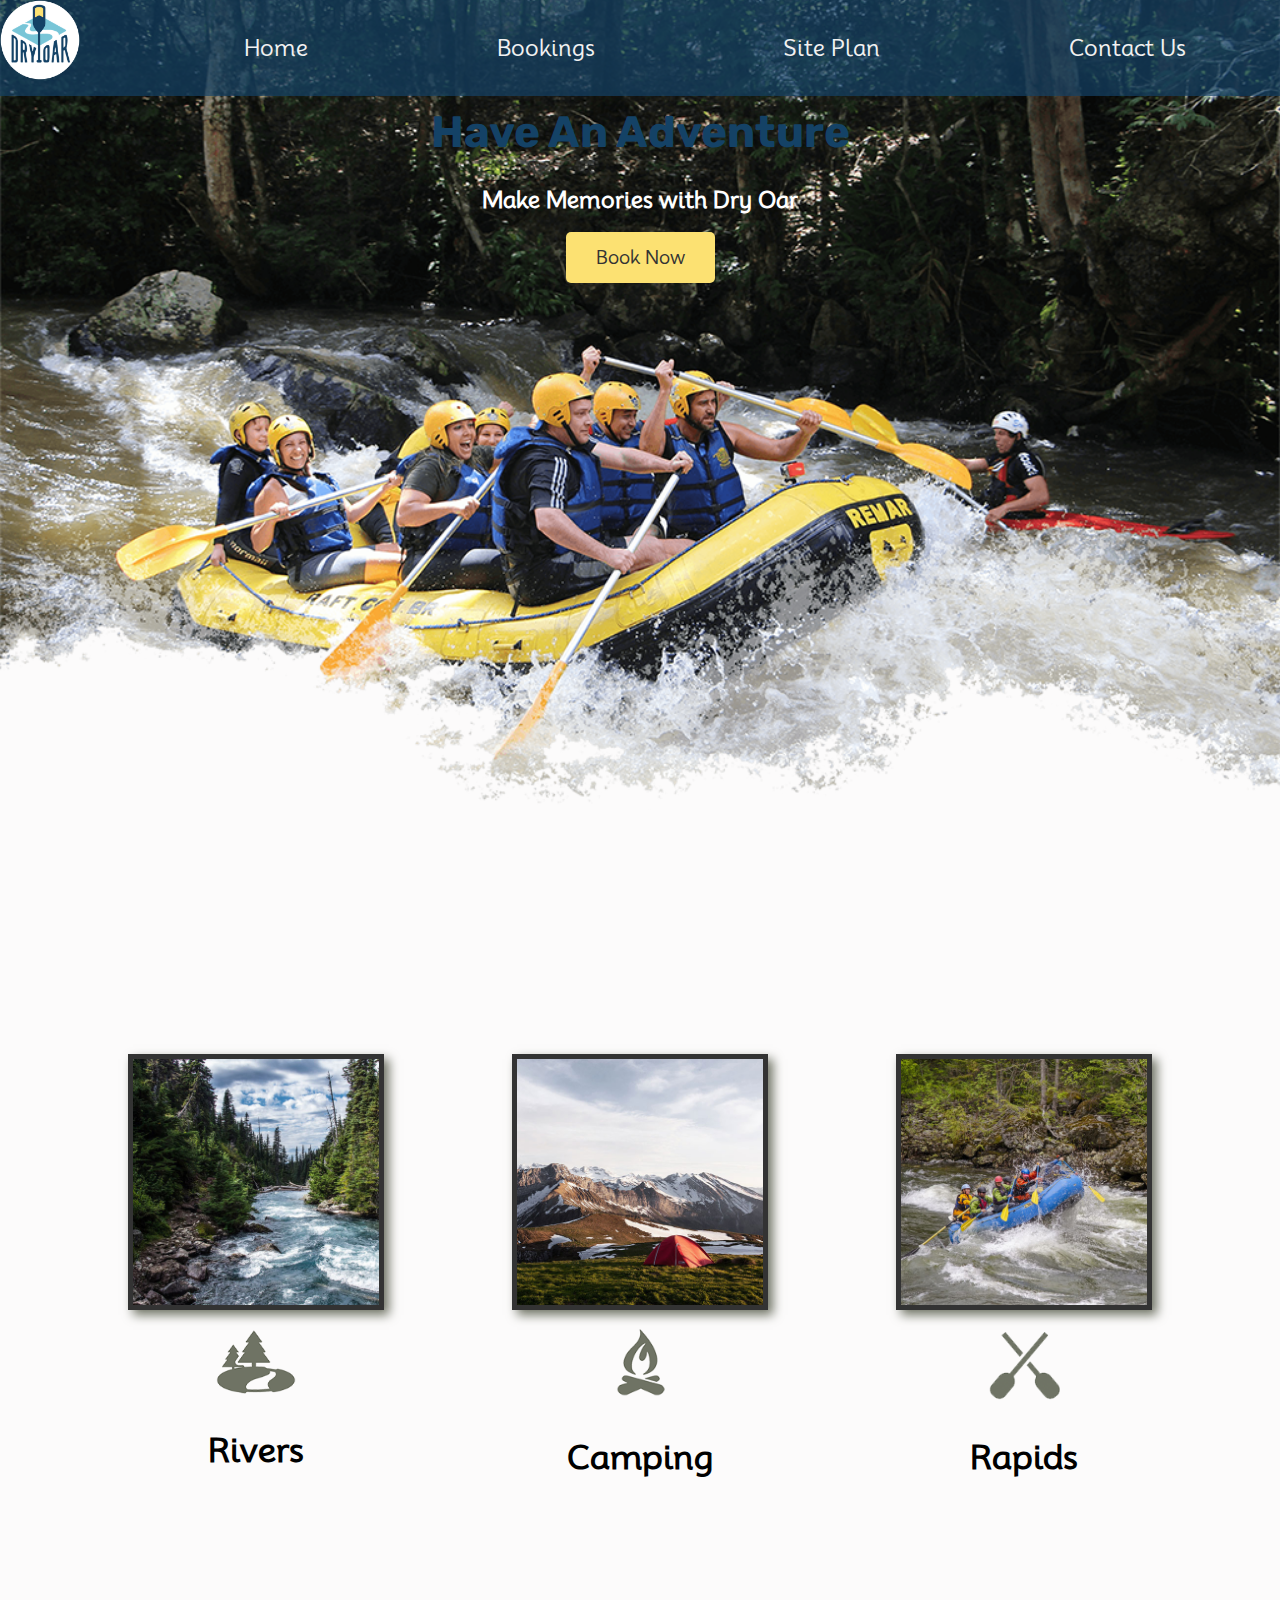
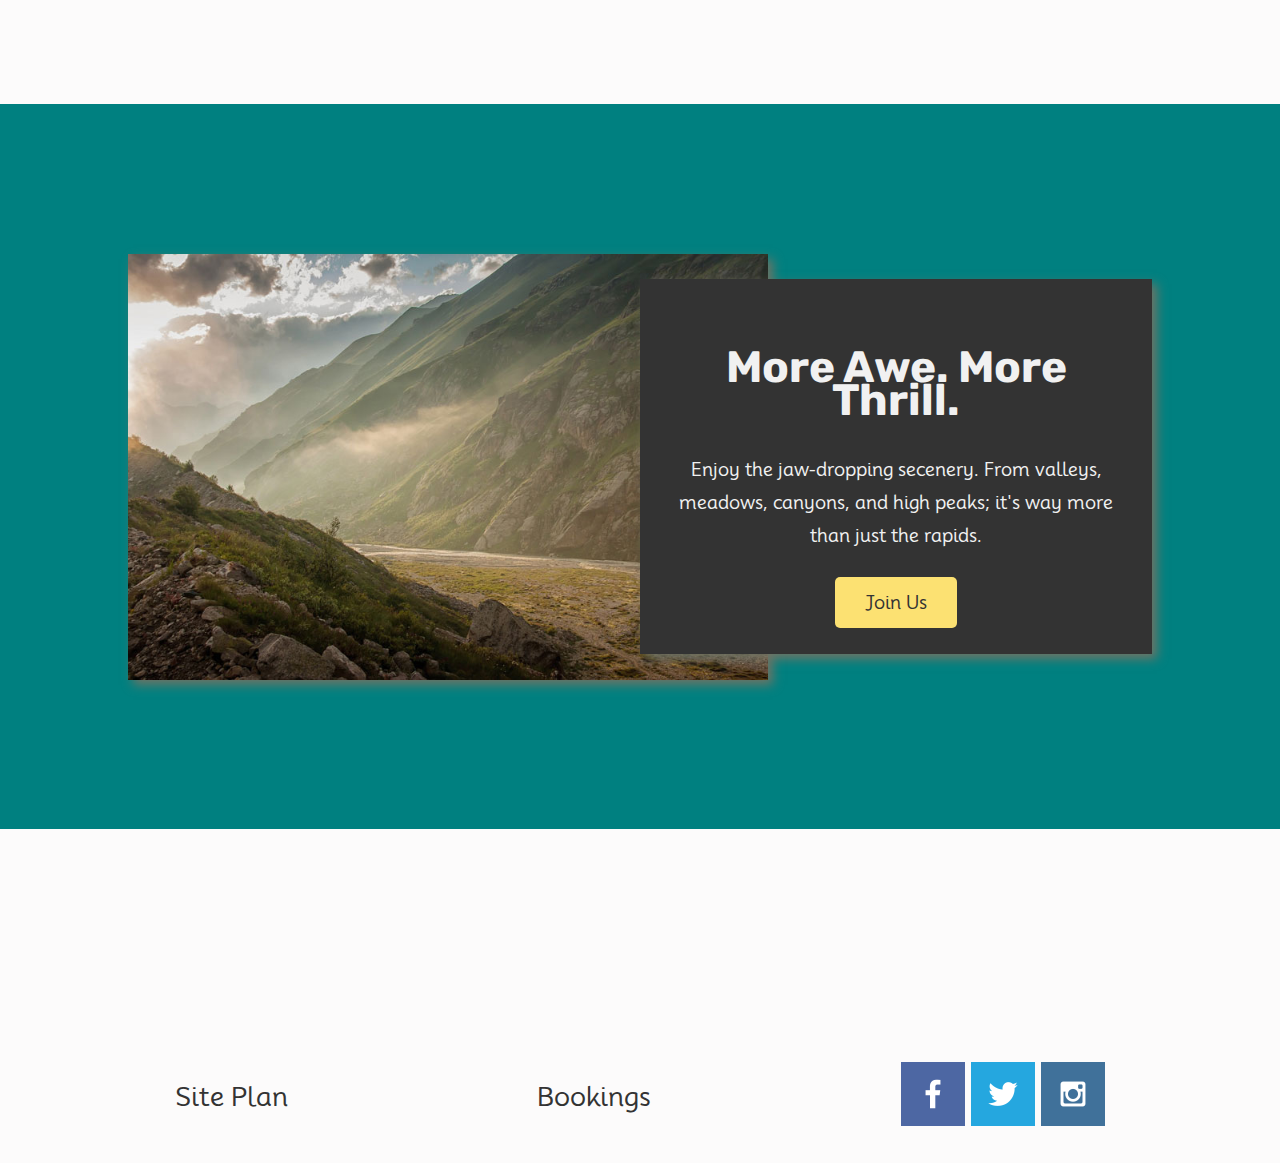
==== commit eaf62ff0: "Fix links to Bookings page in index and bookings files" ====
--- a/wwr/index.html
+++ b/wwr/index.html
@@ -14,7 +14,7 @@
             </a>
             <nav>
                 <a href="index.html" target="_blank">Home</a>
-                <a href="#" target="_blank">Bookings</a>
+                <a href="bookings.html" target="_blank">Bookings</a>
                 <a href="site-plan-rafting.html" target="_blank">Site Plan</a>
                 <a href="contactus.html" target="_blank">Contact Us</a>
             </nav>
@@ -57,7 +57,7 @@
         </main>
         <footer>
             <p><a href="site-plan-rafting.html" target="_blank">Site Plan</a></p>
-            <p><a href="contactus.html" target="_blank">Contact Us</a></p>
+            <p><a href="bookings.html" target="_blank">Bookings</a></p>
             <div class="social">
                 <a href="https://facebook.com" target="_blank">
                     <img src="images/facebook.png" alt="Facebook Logo">
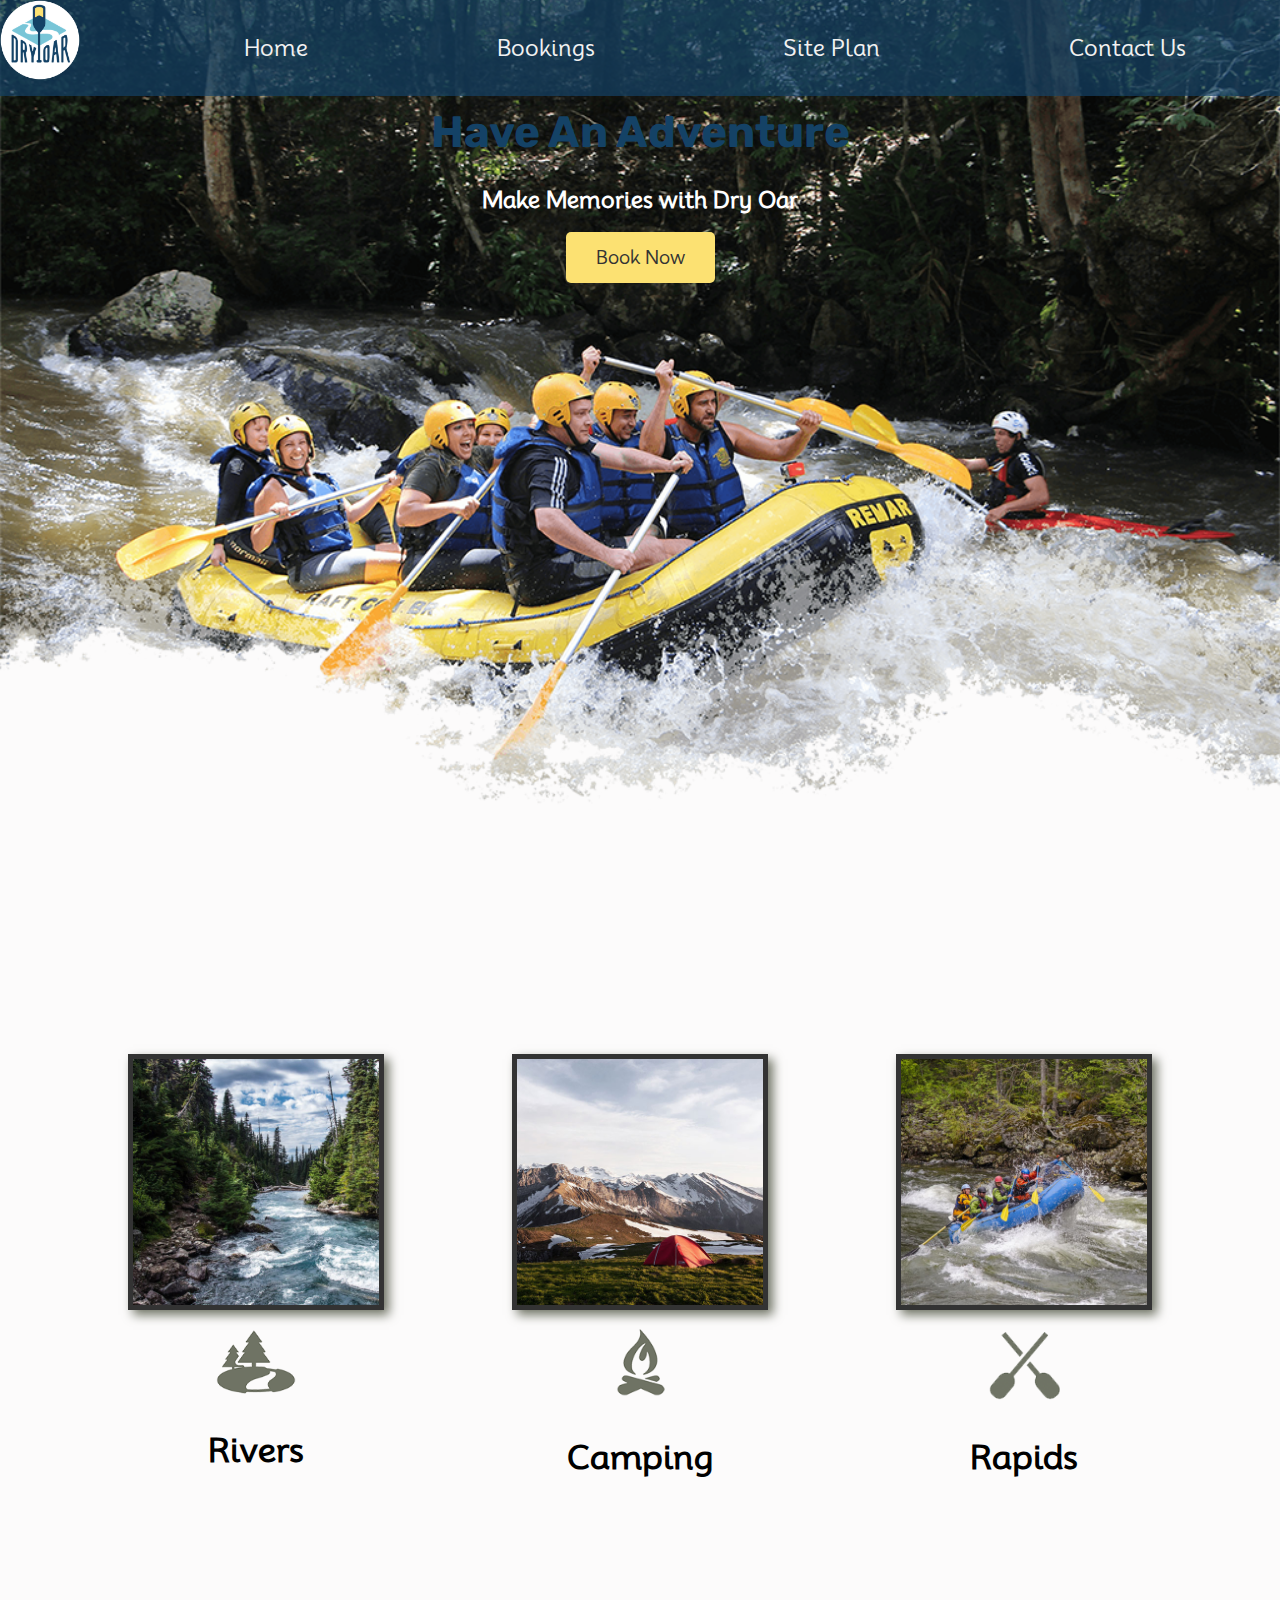
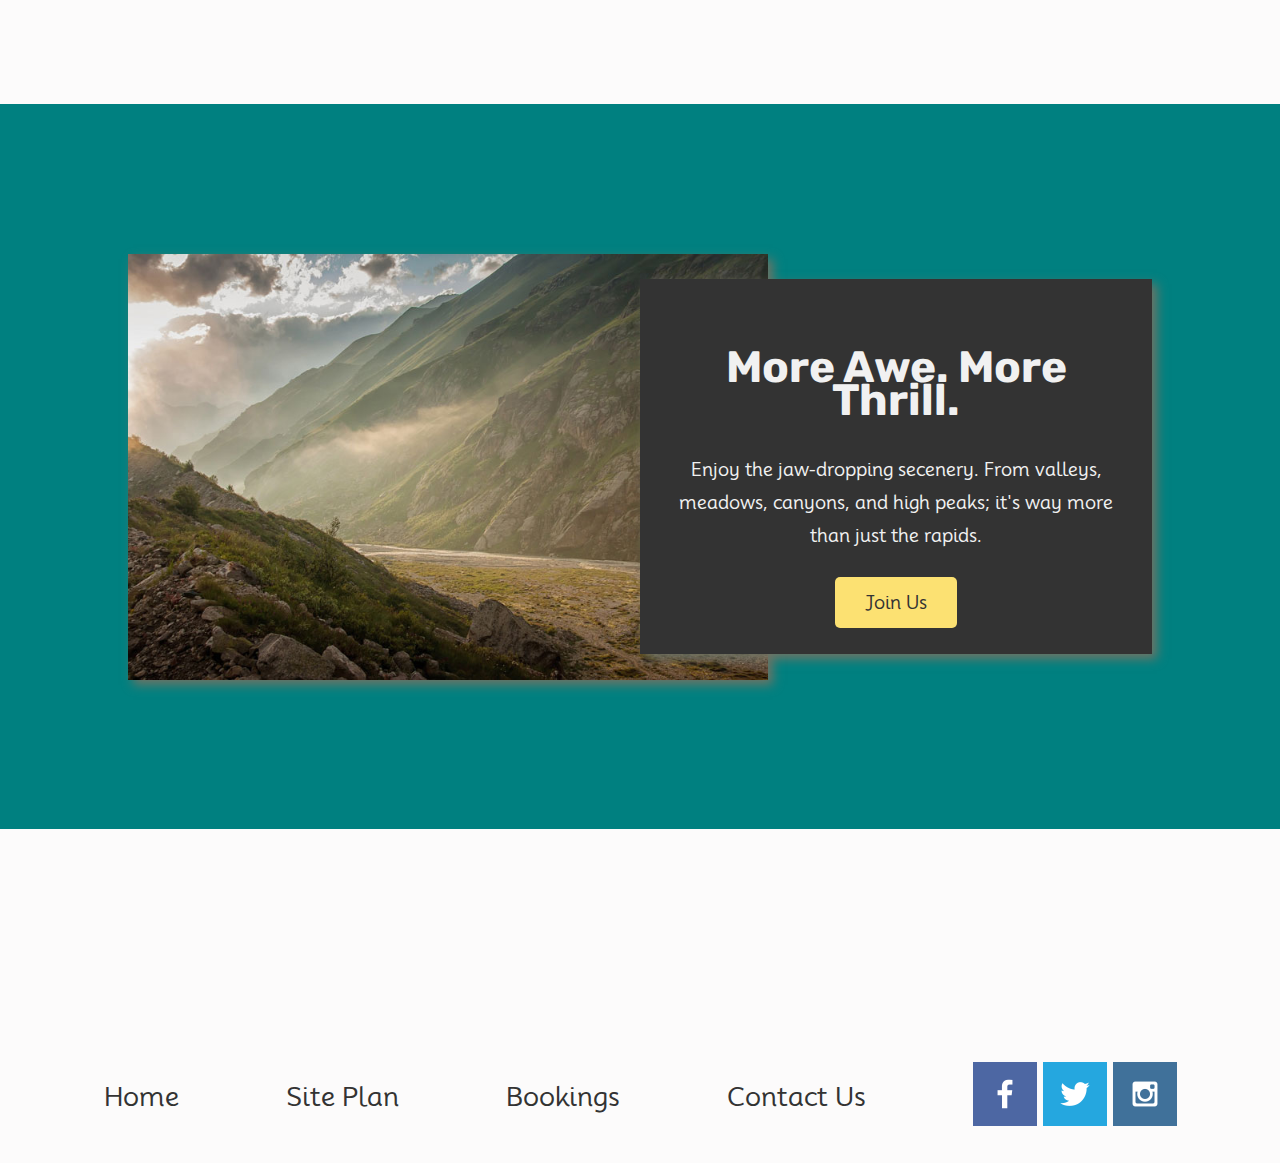
==== commit 338e924b: "Updated the footer for index and bookings" ====
--- a/wwr/index.html
+++ b/wwr/index.html
@@ -56,8 +56,10 @@
             </section>
         </main>
         <footer>
+            <p><a href="index.html" target="_blank">Home</a></p>
             <p><a href="site-plan-rafting.html" target="_blank">Site Plan</a></p>
             <p><a href="bookings.html" target="_blank">Bookings</a></p>
+            <p><a href="contactus.html" target="_blank">Contact Us</a></p>
             <div class="social">
                 <a href="https://facebook.com" target="_blank">
                     <img src="images/facebook.png" alt="Facebook Logo">
--- a/wwr/styles/style.css
+++ b/wwr/styles/style.css
@@ -1,3 +1,10 @@
+/**
+ * FILEPATH: /c:/Users/Matthew/Documents/VS Code/wdd130/wwr/styles/style.css
+ * 
+ * This file contains the CSS styles for a website that offers outdoor activities such as camping, rafting, and hiking. 
+ * It imports fonts from Google Fonts and sets styles for the header, navigation, hero section, cards, and footer. 
+ * It also includes media queries for responsive design.
+ */
 @import url('https://fonts.googleapis.com/css2?family=Mooli&family=Quicksand:wght@400;700&family=Roboto:wght@400;700&family=Rubik:wght@400;700;900&display=swap');
 
 #content {
@@ -187,8 +194,95 @@
     grid-row: 6/7;
     box-shadow: 5px 5px 10px #6f7364;
 }
-
-
+.booking-hero {
+    text-align: center;
+    display: grid;
+    grid-template-columns: repeat(4, 1fr);
+    grid-template-rows: repeat(5, 1fr);
+    background-color: #ff0000;
+    max-height: 380px;
+}
+.booking-hero img {
+    width: 100%;
+    grid-column: 1/5;
+    grid-row: 1/5;
+}
+.booking-hero h1 {
+    grid-column: 2/4;
+    grid-row: 2/3;
+    color: #f1f1f1;
+    font-family: 'Rubik', Helvetica, sans-serif;
+    font-size: 2em;
+    margin-top: 10px;
+    text-shadow: 3px 3px #333;
+}
+.booking-hero .join {
+    grid-column: 2/4;
+    grid-row: 3/4;
+    background-color: #fce172;
+    color:#333;
+    text-align: center;
+    text-decoration: none;
+    font-size: 18px;
+    padding: 15px 30px;
+    margin-top:50px;
+    border-radius: 5px;
+}
+.notice {
+    padding: 25px;
+    margin: 50px 0;
+    text-align: center;
+}
+.notice .banner {
+    background-color: #fce172;
+    color:#333;
+    text-align: center;
+    text-decoration: none;
+    font-size: 18px;
+    padding: 15px 30px;
+    margin-top:50px;
+    border-radius: 5px;
+}
+.notice .notice-content {
+    margin: 50px 0;
+    display: grid;
+    grid-template-columns: repeat(10, 1fr);
+}
+.notice .notice-content img {
+    width: 100%;
+    grid-column: 1/5;
+    grid-row: 1/5;
+}
+.notice .notice-content .calendar {
+    grid-column: 6/11;
+    grid-row: 1/5;
+    background-color: #333;
+    color: #9d9d9d;
+    padding: 25px;
+    line-height: 1.5em;
+    box-shadow: 5px 5px 10px #6f7364;
+}
+.notice .notice-content .calendar table {
+    width: 100%;
+    height: 100%;
+}
+.table-prev-month, .table-next-month {
+    color: rgb(100,100,100);
+    padding: 10px;
+}
+.bookings-footer {
+    margin-top: 25px;
+}
+footer .left-footer {
+    text-align: center;
+    align-items: center;
+}
+footer .left-footer a {
+    margin-left: 10px;
+}
+footer .left-footer .social {
+    margin-top: 50px;
+}
 /* Media Queries */
 @media screen and (max-width: 900px) {
     #hero, .home-grid {
